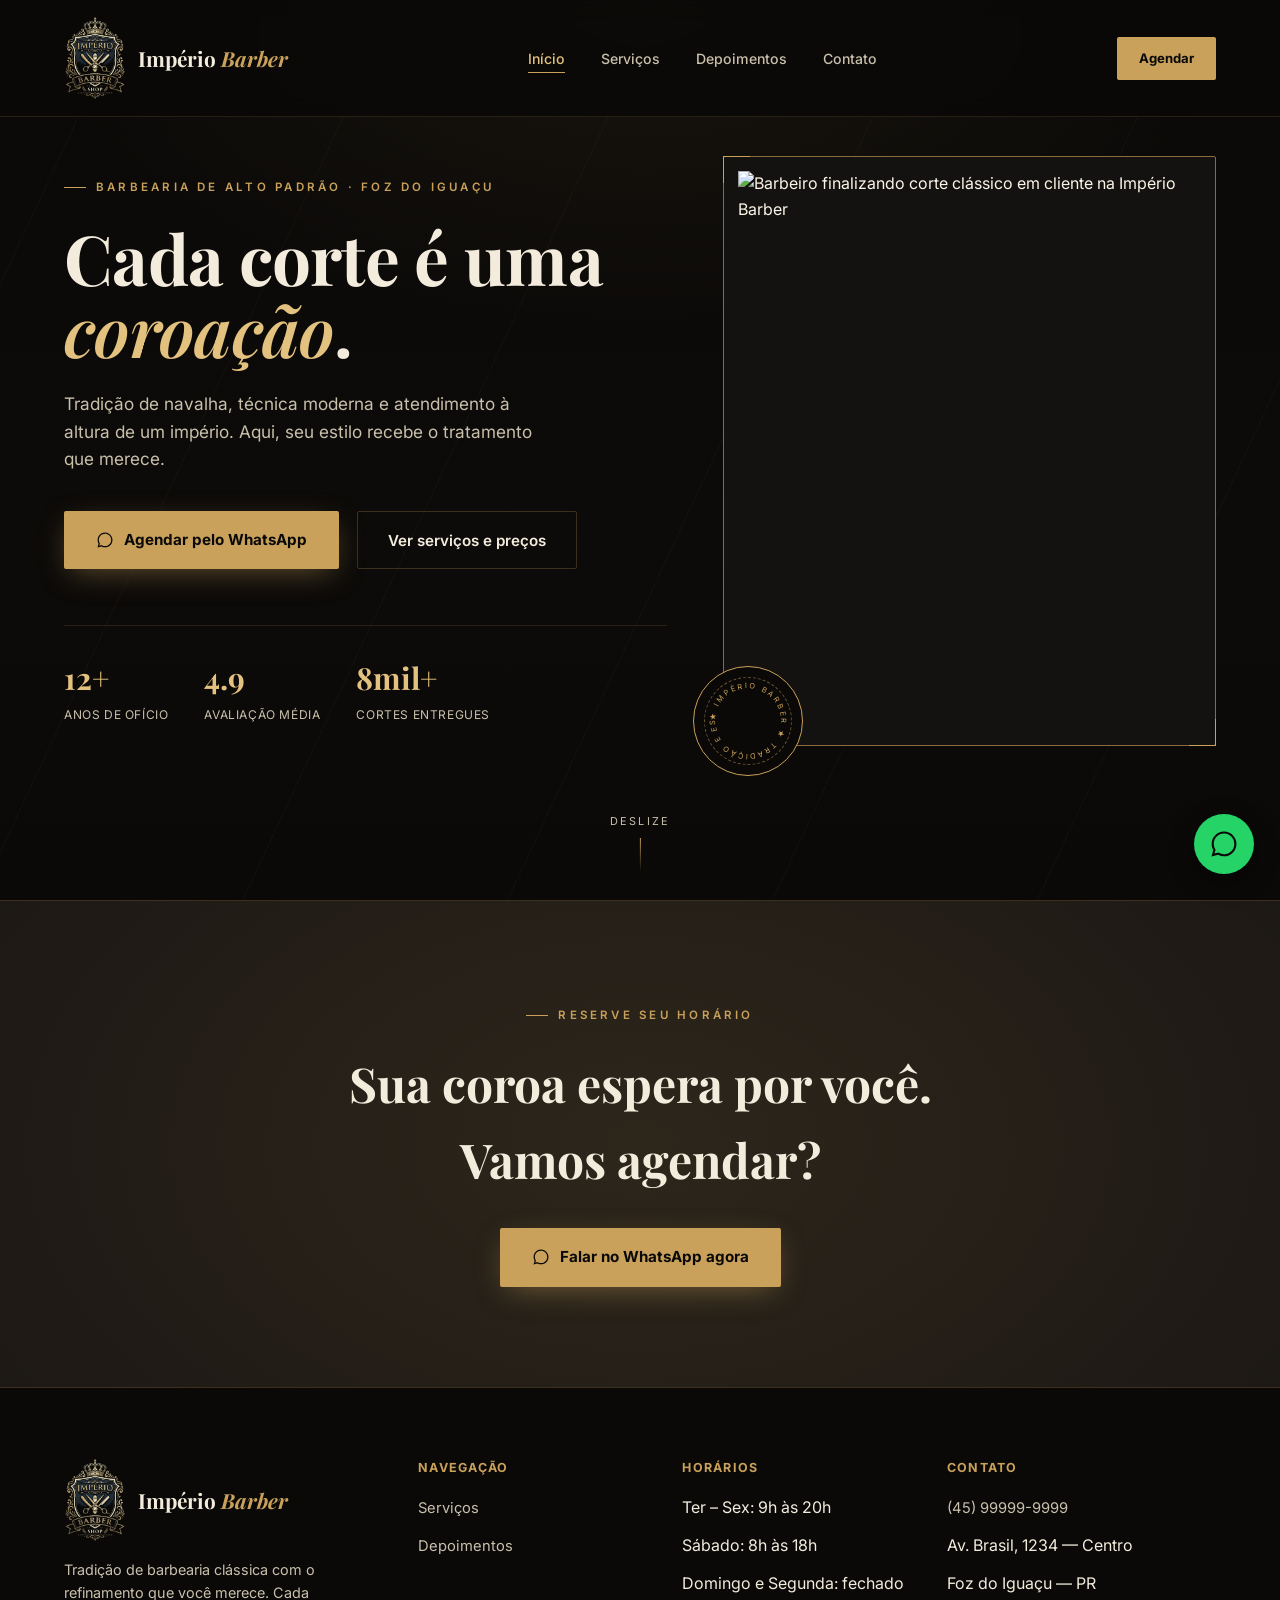
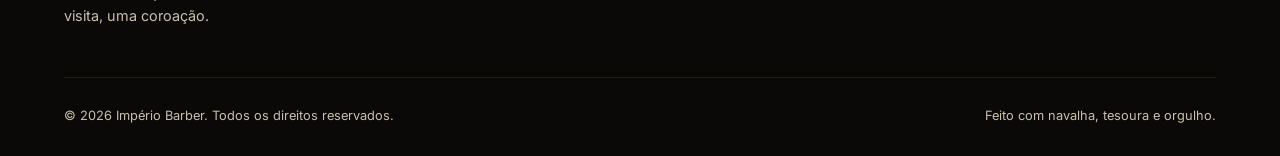
==== index.html @ 172365dc "Create index.html" ====
<!DOCTYPE html>
<html lang="pt-BR">
<head>
<meta charset="UTF-8">
<meta name="viewport" content="width=device-width, initial-scale=1.0">
<title>Império Barber — Barbearia Premium</title>
<meta name="description" content="Império Barber. Tradição, precisão e estilo. Agende seu horário pelo WhatsApp.">

<link rel="preconnect" href="https://fonts.googleapis.com">
<link rel="preconnect" href="https://fonts.gstatic.com" crossorigin>
<link href="https://fonts.googleapis.com/css2?family=Playfair+Display:ital,wght@0,500;0,600;0,700;0,800;1,500&family=Inter:wght@400;500;600;700&family=Cormorant+Garamond:wght@500;600&display=swap" rel="stylesheet">

<style>
  :root{
    --black-deep:#0a0908;
    --black-surface:#141210;
    --black-surface-2:#1c1814;
    --gold:#c9a15a;
    --gold-bright:#e3c17e;
    --gold-dark:#8a6c3a;
    --bronze-line:#3d2f1f;
    --ivory:#f3ecdd;
    --ivory-dim:#c9c0ac;
    --font-display:'Playfair Display', serif;
    --font-body:'Inter', sans-serif;
  }

  *{margin:0;padding:0;box-sizing:border-box;}
  html{scroll-behavior:smooth;}
  body{
    background:var(--black-deep);
    color:var(--ivory);
    font-family:var(--font-body);
    line-height:1.6;
    overflow-x:hidden;
  }

  @media (prefers-reduced-motion: reduce){
    *{animation-duration:0.01ms !important; animation-iteration-count:1 !important; transition-duration:0.01ms !important; scroll-behavior:auto !important;}
  }

  a{color:inherit; text-decoration:none;}
  img{max-width:100%; display:block;}
  ul{list-style:none;}
  button{font-family:inherit;}

  :focus-visible{ outline:2px solid var(--gold-bright); outline-offset:3px; }

  .container{ max-width:1200px; margin:0 auto; padding:0 24px; }

  .eyebrow{
    font-family:var(--font-body);
    letter-spacing:0.28em;
    text-transform:uppercase;
    font-size:0.72rem;
    font-weight:600;
    color:var(--gold);
  }
  .eyebrow::before{
    content:"";
    display:inline-block;
    width:22px; height:1px;
    background:var(--gold);
    margin-right:10px;
    vertical-align:middle;
  }

  h1,h2,h3{ font-family:var(--font-display); font-weight:700; color:var(--ivory); }

  /* ============ HEADER ============ */
  header{
    position:fixed; top:0; left:0; right:0; z-index:1000;
    background:rgba(10,9,8,0.85);
    backdrop-filter:blur(10px);
    border-bottom:1px solid rgba(201,161,90,0.15);
    transition:background 0.3s ease;
  }
  .nav{
    display:flex; align-items:center; justify-content:space-between;
    padding:16px 24px; max-width:1200px; margin:0 auto;
  }
  .logo{
    display:flex; align-items:center; gap:12px;
    font-family:var(--font-display); font-size:1.3rem; font-weight:700;
    cursor:pointer; background:none; border:none; padding:0; color:var(--ivory);
  }
  .logo-mark{
    height:84px; width:auto;
    display:flex; align-items:center; justify-content:center;
    flex-shrink:0;
  }
  .logo-mark img{ height:100%; width:auto; display:block; }
  .logo-text span{ color:var(--gold); font-style:italic; }

  .nav-links{ display:flex; gap:36px; font-size:0.88rem; font-weight:500; }
  .nav-links button{
    background:none; border:none; cursor:pointer;
    position:relative; padding:4px 0;
    color:var(--ivory-dim); font-size:0.88rem; font-weight:500;
    transition:color 0.25s ease;
  }
  .nav-links button::after{
    content:""; position:absolute; bottom:-2px; left:0;
    width:0; height:1px; background:var(--gold);
    transition:width 0.3s ease;
  }
  .nav-links button:hover{ color:var(--ivory); }
  .nav-links button:hover::after{ width:100%; }
  .nav-links button.active{ color:var(--gold-bright); }
  .nav-links button.active::after{ width:100%; }

  .nav-cta{
    display:inline-flex; align-items:center; gap:8px;
    background:var(--gold); color:var(--black-deep);
    font-weight:700; font-size:0.82rem;
    padding:11px 22px; border-radius:2px;
    transition:background 0.25s ease, transform 0.25s ease;
    white-space:nowrap;
  }
  .nav-cta:hover{ background:var(--gold-bright); transform:translateY(-1px); }

  .menu-toggle{
    display:none; background:none;
    border:1px solid var(--bronze-line); color:var(--ivory);
    width:42px; height:42px; border-radius:2px;
    font-size:1.2rem; cursor:pointer;
  }

  /* ============ HERO (HOME) ============ */
  .hero{
    position:relative; min-height:100vh;
    display:flex; align-items:center; padding-top:122px;
    background:
      radial-gradient(ellipse 80% 60% at 50% 0%, rgba(201,161,90,0.08), transparent 60%),
      linear-gradient(180deg, var(--black-deep), #0d0b09 60%, var(--black-deep));
    overflow:hidden;
  }
  .hero::before{
    content:""; position:absolute; inset:0;
    background-image:repeating-linear-gradient(115deg, transparent 0 120px, rgba(201,161,90,0.035) 120px 121px, transparent 121px 240px);
    pointer-events:none;
  }
  .hero-grid{
    position:relative; z-index:2;
    display:grid; grid-template-columns:1.1fr 0.9fr;
    gap:56px; align-items:center; width:100%;
  }
  .hero-eyebrow-row{ display:flex; align-items:center; gap:14px; margin-bottom:26px; opacity:0; animation:fadeUp 0.9s ease 0.15s forwards; }
  .hero h1{ font-size:clamp(2.6rem, 5.4vw, 4.6rem); line-height:1.04; letter-spacing:-0.01em; opacity:0; animation:fadeUp 0.9s ease 0.3s forwards; }
  .hero h1 em{ font-style:italic; color:var(--gold-bright); font-weight:600; }
  .hero p.lead{ margin-top:24px; max-width:480px; color:var(--ivory-dim); font-size:1.08rem; opacity:0; animation:fadeUp 0.9s ease 0.45s forwards; }
  .hero-actions{ margin-top:38px; display:flex; gap:18px; flex-wrap:wrap; opacity:0; animation:fadeUp 0.9s ease 0.6s forwards; }

  .btn-primary{
    display:inline-flex; align-items:center; gap:10px;
    background:var(--gold); color:var(--black-deep);
    font-weight:700; font-size:0.95rem; padding:17px 32px; border-radius:2px;
    box-shadow:0 8px 30px -8px rgba(201,161,90,0.5);
    transition:transform 0.25s ease, box-shadow 0.25s ease, background 0.25s ease;
    border:none; cursor:pointer;
  }
  .btn-primary:hover{ transform:translateY(-2px); box-shadow:0 12px 34px -6px rgba(201,161,90,0.65); background:var(--gold-bright); }

  .btn-ghost{
    display:inline-flex; align-items:center; gap:10px;
    border:1px solid var(--bronze-line); color:var(--ivory);
    font-weight:600; font-size:0.95rem; padding:17px 30px; border-radius:2px;
    background:none; cursor:pointer;
    transition:border-color 0.25s ease, background 0.25s ease;
  }
  .btn-ghost:hover{ border-color:var(--gold); background:rgba(201,161,90,0.06); }

  .hero-stats{ display:flex; gap:36px; margin-top:56px; padding-top:28px; border-top:1px solid rgba(201,161,90,0.15); opacity:0; animation:fadeUp 0.9s ease 0.75s forwards; }
  .stat-num{ font-family:var(--font-display); font-size:1.9rem; color:var(--gold-bright); font-weight:700; }
  .stat-label{ font-size:0.75rem; color:var(--ivory-dim); letter-spacing:0.05em; text-transform:uppercase; margin-top:2px; }

  .hero-visual{ position:relative; opacity:0; animation:fadeIn 1.1s ease 0.4s forwards; }
  .hero-frame{ position:relative; border:1px solid var(--gold-dark); padding:14px; border-radius:2px; background:var(--black-surface); }
  .hero-frame::before, .hero-frame::after{ content:""; position:absolute; width:26px; height:26px; border:1.5px solid var(--gold); }
  .hero-frame::before{ top:-1px; left:-1px; border-right:none; border-bottom:none; }
  .hero-frame::after{ bottom:-1px; right:-1px; border-left:none; border-top:none; }
  .hero-frame img{ width:100%; height:560px; object-fit:cover; filter:grayscale(15%) contrast(1.08); }

  .hero-seal{
    position:absolute; bottom:-30px; left:-30px; width:110px; height:110px;
    border-radius:50%; background:var(--black-deep); border:1px solid var(--gold);
    display:flex; align-items:center; justify-content:center; z-index:3;
  }
  .hero-seal-inner{ width:88px; height:88px; border-radius:50%; border:1px dashed rgba(201,161,90,0.5); display:flex; align-items:center; justify-content:center; animation:spin 22s linear infinite; }
  .hero-seal-inner svg{ width:100%; height:100%; }

  @keyframes spin{ to{ transform:rotate(360deg); } }
  @keyframes fadeUp{ from{ opacity:0; transform:translateY(18px); } to{ opacity:1; transform:translateY(0); } }
  @keyframes fadeIn{ from{ opacity:0; } to{ opacity:1; } }

  .scroll-cue{ position:absolute; bottom:28px; left:50%; transform:translateX(-50%); display:flex; flex-direction:column; align-items:center; gap:8px; font-size:0.68rem; letter-spacing:0.2em; text-transform:uppercase; color:var(--ivory-dim); z-index:2; }
  .scroll-cue .line{ width:1px; height:34px; background:linear-gradient(var(--gold), transparent); animation:scrollLine 1.8s ease-in-out infinite; }
  @keyframes scrollLine{ 0%,100%{ opacity:0.3; } 50%{ opacity:1; } }

  /* ============ PAGE HERO (internal pages) ============ */
  .page-hero{
    position:relative; padding:202px 0 70px;
    background:radial-gradient(ellipse 70% 100% at 50% 0%, rgba(201,161,90,0.07), transparent 60%), var(--black-deep);
    border-bottom:1px solid var(--bronze-line);
    text-align:center;
  }
  .page-hero::before{
    content:""; position:absolute; inset:0;
    background-image:repeating-linear-gradient(115deg, transparent 0 120px, rgba(201,161,90,0.03) 120px 121px, transparent 121px 240px);
    pointer-events:none;
  }
  .page-hero .container{ position:relative; z-index:2; }
  .page-hero .eyebrow{ justify-content:center; display:inline-flex; align-items:center; }
  .page-hero h1{ margin-top:16px; font-size:clamp(2.2rem, 4.6vw, 3.4rem); }
  .page-hero p{ margin:18px auto 0; max-width:560px; color:var(--ivory-dim); font-size:1.02rem; }
  .breadcrumb{ margin-top:22px; font-size:0.8rem; color:var(--ivory-dim); }
  .breadcrumb button{ background:none; border:none; cursor:pointer; color:var(--gold); font-size:0.8rem; font-family:inherit; }
  .breadcrumb span{ margin:0 8px; opacity:0.5; }

  /* ============ SECTION GENERIC ============ */
  section{ position:relative; padding:120px 0; }
  .section-head{ max-width:640px; margin-bottom:64px; }
  .section-head h2{ font-size:clamp(2rem, 3.6vw, 2.9rem); margin-top:16px; line-height:1.15; }
  .section-head p{ margin-top:18px; color:var(--ivory-dim); font-size:1.02rem; }
  .section-head.center{ margin-left:auto; margin-right:auto; text-align:center; }

  /* ============ SERVICES ============ */
  .services-grid{ display:grid; grid-template-columns:repeat(3, 1fr); gap:1px; background:var(--bronze-line); border:1px solid var(--bronze-line); }
  .service-card{ background:var(--black-deep); padding:40px 34px; transition:background 0.3s ease; }
  .service-card:hover{ background:var(--black-surface-2); }
  .service-top{ display:flex; justify-content:space-between; align-items:baseline; gap:12px; }
  .service-card h3{ font-size:1.3rem; font-weight:600; }
  .service-price{ font-family:var(--font-display); color:var(--gold-bright); font-size:1.3rem; font-weight:700; white-space:nowrap; }
  .service-price small{ font-family:var(--font-body); font-size:0.7rem; color:var(--ivory-dim); font-weight:400; }
  .service-card p{ margin-top:14px; color:var(--ivory-dim); font-size:0.92rem; }
  .service-meta{ margin-top:22px; display:flex; align-items:center; gap:8px; font-size:0.76rem; letter-spacing:0.05em; text-transform:uppercase; color:var(--gold); }
  .service-featured{ position:relative; }
  .service-featured::before{
    content:"Mais pedido"; position:absolute; top:0; right:0;
    background:var(--gold); color:var(--black-deep);
    font-size:0.65rem; font-weight:700; text-transform:uppercase; padding:6px 12px;
  }
  .services-note{ margin-top:32px; text-align:center; color:var(--ivory-dim); font-size:0.88rem; }
  .services-note button{ background:none; border:none; cursor:pointer; color:var(--gold); font-weight:600; font-family:inherit; font-size:0.88rem; }

  /* ============ TESTIMONIALS ============ */
  .testimonials-wrap{ display:grid; grid-template-columns:repeat(3, 1fr); gap:28px; }
  .testimonial-card{ background:var(--black-surface); border:1px solid var(--bronze-line); padding:36px 30px; position:relative; }
  .quote-mark{ font-family:var(--font-display); font-size:3.4rem; color:var(--gold-dark); line-height:1; display:block; margin-bottom:6px; }
  .testimonial-stars{ color:var(--gold); letter-spacing:3px; font-size:0.9rem; margin-bottom:14px; }
  .testimonial-text{ color:var(--ivory-dim); font-size:0.98rem; }
  .testimonial-author{ display:flex; align-items:center; gap:12px; margin-top:24px; padding-top:20px; border-top:1px solid var(--bronze-line); }
  .author-avatar{ width:44px; height:44px; border-radius:50%; object-fit:cover; filter:grayscale(30%); }
  .author-name{ font-weight:600; font-size:0.92rem; }
  .author-meta{ font-size:0.78rem; color:var(--ivory-dim); }
  .testimonials-summary{ display:flex; gap:56px; justify-content:center; margin-top:64px; padding-top:48px; border-top:1px solid var(--bronze-line); flex-wrap:wrap; text-align:center; }

  /* ============ CONTACT PAGE ============ */
  .contact-grid{ display:grid; grid-template-columns:1fr 1fr; gap:60px; align-items:start; }
  .contact-info-card{ border:1px solid var(--bronze-line); padding:36px; margin-bottom:24px; }
  .contact-info-card h3{ font-size:1.1rem; display:flex; align-items:center; gap:10px; margin-bottom:14px; }
  .contact-info-card p, .contact-info-card a{ color:var(--ivory-dim); font-size:0.95rem; }
  .contact-info-card a:hover{ color:var(--gold); }
  .contact-info-card ul li{ margin-bottom:6px; color:var(--ivory-dim); font-size:0.95rem; display:flex; justify-content:space-between; max-width:280px; }
  .contact-info-card ul li b{ color:var(--ivory); font-weight:600; }
  .map-frame{ border:1px solid var(--bronze-line); overflow:hidden; height:320px; filter:grayscale(60%) invert(90%) contrast(85%); }
  .map-frame iframe{ width:100%; height:100%; border:0; }
  .contact-form{ border:1px solid var(--bronze-line); padding:44px; background:var(--black-surface); }
  .form-row{ margin-bottom:22px; }
  .form-row label{ display:block; font-size:0.8rem; letter-spacing:0.05em; text-transform:uppercase; color:var(--gold); margin-bottom:8px; }
  .form-row input, .form-row select, .form-row textarea{
    width:100%; background:var(--black-deep); border:1px solid var(--bronze-line); color:var(--ivory);
    font-family:var(--font-body); font-size:0.95rem; padding:13px 14px; border-radius:2px; transition:border-color 0.2s ease;
  }
  .form-row input:focus, .form-row select:focus, .form-row textarea:focus{ outline:none; border-color:var(--gold); }
  .form-row textarea{ resize:vertical; min-height:100px; }
  .form-submit{ width:100%; justify-content:center; }
  .form-hint{ margin-top:14px; font-size:0.8rem; color:var(--ivory-dim); text-align:center; }

  /* ============ CTA BAND ============ */
  .cta-band{
    background:radial-gradient(ellipse 60% 100% at 50% 50%, rgba(201,161,90,0.1), transparent), var(--black-surface-2);
    border-top:1px solid var(--bronze-line); border-bottom:1px solid var(--bronze-line);
    text-align:center; padding:100px 24px;
  }
  .cta-band h2{ font-size:clamp(1.9rem, 4vw, 3rem); max-width:700px; margin:18px auto 30px; }

  /* ============ FOOTER ============ */
  footer{ padding:70px 0 30px; }
  .footer-grid{ display:grid; grid-template-columns:1.4fr 1fr 1fr 1.2fr; gap:40px; padding-bottom:50px; }
  .footer-brand .logo{ margin-bottom:16px; }
  .footer-brand p{ color:var(--ivory-dim); font-size:0.9rem; max-width:280px; }
  .footer-col h4{ font-family:var(--font-body); font-size:0.78rem; letter-spacing:0.1em; text-transform:uppercase; color:var(--gold); margin-bottom:18px; }
  .footer-col ul li{ margin-bottom:12px; }
  .footer-col ul li button, .footer-col ul li a{ color:var(--ivory-dim); font-size:0.92rem; transition:color 0.2s ease; background:none; border:none; cursor:pointer; font-family:inherit; padding:0; text-align:left; }
  .footer-col ul li button:hover, .footer-col ul li a:hover{ color:var(--gold-bright); }
  .footer-bottom{ display:flex; justify-content:space-between; align-items:center; padding-top:28px; border-top:1px solid rgba(201,161,90,0.12); font-size:0.8rem; color:var(--ivory-dim); flex-wrap:wrap; gap:12px; }

  /* ============ WHATSAPP FLOAT ============ */
  .wa-float{
    position:fixed; bottom:26px; right:26px; z-index:999;
    width:60px; height:60px; border-radius:50%; background:#25D366;
    display:flex; align-items:center; justify-content:center;
    box-shadow:0 8px 24px rgba(0,0,0,0.4);
    animation:pulse 2.6s ease-in-out infinite;
  }
  .wa-float svg{ width:30px; height:30px; }
  @keyframes pulse{
    0%,100%{ box-shadow:0 8px 24px rgba(0,0,0,0.4), 0 0 0 0 rgba(37,211,102,0.5); }
    50%{ box-shadow:0 8px 24px rgba(0,0,0,0.4), 0 0 0 10px rgba(37,211,102,0); }
  }

  /* ============ REVEAL ON SCROLL ============ */
  .reveal{ opacity:0; transform:translateY(26px); transition:opacity 0.7s ease, transform 0.7s ease; }
  .reveal.is-visible{ opacity:1; transform:translateY(0); }

  /* ============ PAGE / ROUTER ============ */
  .page{ display:none; }
  .page.active{ display:block; }

  /* ============ RESPONSIVE ============ */
  @media (max-width: 980px){
    .hero-grid{ grid-template-columns:1fr; }
    .hero-visual{ order:-1; }
    .hero-frame img{ height:360px; }
    .services-grid{ grid-template-columns:1fr; }
    .testimonials-wrap{ grid-template-columns:1fr; }
    .footer-grid{ grid-template-columns:1fr 1fr; }
    .contact-grid{ grid-template-columns:1fr; }
  }

  @media (max-width: 720px){
    .nav-links{ display:none; }
    .menu-toggle{ display:flex; align-items:center; justify-content:center; }
    .nav-cta{ display:none; }
    .logo-mark{ height:56px; }
    .logo-text{ font-size:1.05rem; }
    section{ padding:80px 0; }
    .hero{ padding-top:100px; }
    .hero-stats{ gap:24px; flex-wrap:wrap; }
    .footer-grid{ grid-template-columns:1fr; gap:32px; }
    .footer-bottom{ flex-direction:column; align-items:flex-start; }
    .page-hero{ padding:128px 0 56px; }
    .contact-form{ padding:28px; }
    .testimonials-summary{ gap:32px; }
  }

  /* mobile nav drawer */
  .mobile-nav{
    position:fixed; top:0; right:-100%; width:78%; max-width:320px; height:100vh;
    background:var(--black-surface); border-left:1px solid var(--bronze-line);
    z-index:1100; padding:100px 32px 40px;
    transition:right 0.4s cubic-bezier(.2,.8,.2,1);
    overflow-y:auto;
  }
  .mobile-nav.open{ right:0; }
  .mobile-nav button{
    display:block; width:100%; text-align:left; background:none; border:none; cursor:pointer;
    padding:16px 0; font-family:var(--font-display); font-size:1.3rem; color:var(--ivory);
    border-bottom:1px solid rgba(201,161,90,0.12);
  }
  .mobile-nav button.active{ color:var(--gold-bright); }
  .mobile-nav .nav-cta{ display:inline-flex; margin-top:30px; }
  .nav-overlay{ position:fixed; inset:0; background:rgba(0,0,0,0.6); z-index:1050; opacity:0; pointer-events:none; transition:opacity 0.3s ease; }
  .nav-overlay.open{ opacity:1; pointer-events:auto; }
</style>
</head>
<body>

<!-- ============ HEADER ============ -->
<header>
  <nav class="nav">
    <button class="logo" data-route="home" aria-label="Início">
      <span class="logo-mark">
        <img src="[data-uri]" alt="Brasão Império Barber Shop">
      </span>
      <span class="logo-text">Império <span>Barber</span></span>
    </button>
    <div class="nav-links" id="navLinksDesktop">
      <button data-route="home">Início</button>
      <button data-route="servicos">Serviços</button>
      <button data-route="depoimentos">Depoimentos</button>
      <button data-route="contato">Contato</button>
    </div>
    <a href="https://wa.me/5545999999999?text=Ol%C3%A1%2C%20quero%20agendar%20um%20hor%C3%A1rio%20na%20Imp%C3%A9rio%20Barber" class="nav-cta" target="_blank" rel="noopener">Agendar</a>
    <button class="menu-toggle" id="menuToggle" aria-label="Abrir menu">☰</button>
  </nav>
</header>

<div class="nav-overlay" id="navOverlay"></div>
<div class="mobile-nav" id="mobileNav">
  <button data-route="home">Início</button>
  <button data-route="servicos">Serviços</button>
  <button data-route="depoimentos">Depoimentos</button>
  <button data-route="contato">Contato</button>
  <a href="https://wa.me/5545999999999?text=Ol%C3%A1%2C%20quero%20agendar%20um%20hor%C3%A1rio%20na%20Imp%C3%A9rio%20Barber" class="nav-cta" target="_blank" rel="noopener">Agendar no WhatsApp</a>
</div>

<!-- ============ PAGE: HOME ============ -->
<main id="page-home" class="page">
  <section class="hero">
    <div class="container hero-grid">
      <div>
        <div class="hero-eyebrow-row">
          <span class="eyebrow">Barbearia de alto padrão · Foz do Iguaçu</span>
        </div>
        <h1>Cada corte é uma <em>coroação</em>.</h1>
        <p class="lead">Tradição de navalha, técnica moderna e atendimento à altura de um império. Aqui, seu estilo recebe o tratamento que merece.</p>
        <div class="hero-actions">
          <a href="https://wa.me/5545999999999?text=Ol%C3%A1%2C%20quero%20agendar%20um%20hor%C3%A1rio%20na%20Imp%C3%A9rio%20Barber" class="btn-primary" target="_blank" rel="noopener">
            <svg width="18" height="18" viewBox="0 0 24 24" fill="currentColor"><path d="M12.04 2C6.58 2 2.13 6.45 2.13 11.91c0 1.75.46 3.45 1.32 4.95L2 22l5.29-1.39a9.9 9.9 0 0 0 4.75 1.21h.01c5.46 0 9.91-4.45 9.91-9.91 0-2.65-1.03-5.14-2.9-7.01A9.82 9.82 0 0 0 12.04 2zm0 18.13h-.01a8.2 8.2 0 0 1-4.18-1.15l-.3-.18-3.13.82.84-3.05-.2-.31a8.2 8.2 0 0 1-1.26-4.37c0-4.53 3.69-8.22 8.24-8.22 2.2 0 4.27.86 5.82 2.42a8.16 8.16 0 0 1 2.41 5.81c0 4.53-3.69 8.23-8.23 8.23z"/></svg>
            Agendar pelo WhatsApp
          </a>
          <button class="btn-ghost" data-route="servicos">Ver serviços e preços</button>
        </div>
        <div class="hero-stats">
          <div><div class="stat-num">12+</div><div class="stat-label">Anos de ofício</div></div>
          <div><div class="stat-num">4.9</div><div class="stat-label">Avaliação média</div></div>
          <div><div class="stat-num">8mil+</div><div class="stat-label">Cortes entregues</div></div>
        </div>
      </div>
      <div class="hero-visual">
        <div class="hero-frame">
          <img src="https://images.unsplash.com/photo-1503951914875-452162b0f3f1?fm=jpg&q=60&w=1200&auto=format&fit=crop&ixlib=rb-4.1.0&ixid=M3wxMjA3fDB8MHxzZWFyY2h8M3x8YmFyYmVpcm98ZW58MHx8MHx8fDA%3D" alt="Barbeiro finalizando corte clássico em cliente na Império Barber">
        </div>
        <div class="hero-seal">
          <div class="hero-seal-inner">
            <svg viewBox="0 0 100 100">
              <path id="circlePath" d="M 50,50 m -38,0 a 38,38 0 1,1 76,0 a 38,38 0 1,1 -76,0" fill="none"/>
              <text font-size="8.6" fill="#c9a15a" letter-spacing="2.5">
                <textPath href="#circlePath">★ IMPÉRIO BARBER ★ TRADIÇÃO E ESTILO </textPath>
              </text>
            </svg>
          </div>
        </div>
      </div>
    </div>
    <div class="scroll-cue"><span>Deslize</span><span class="line"></span></div>
  </section>

  <section class="cta-band">
    <div class="container">
      <span class="eyebrow">Reserve seu horário</span>
      <h2>Sua coroa espera por você. Vamos agendar?</h2>
      <a href="https://wa.me/5545999999999?text=Ol%C3%A1%2C%20quero%20agendar%20um%20hor%C3%A1rio%20na%20Imp%C3%A9rio%20Barber" class="btn-primary" target="_blank" rel="noopener">
        <svg width="18" height="18" viewBox="0 0 24 24" fill="currentColor"><path d="M12.04 2C6.58 2 2.13 6.45 2.13 11.91c0 1.75.46 3.45 1.32 4.95L2 22l5.29-1.39a9.9 9.9 0 0 0 4.75 1.21h.01c5.46 0 9.91-4.45 9.91-9.91 0-2.65-1.03-5.14-2.9-7.01A9.82 9.82 0 0 0 12.04 2zm0 18.13h-.01a8.2 8.2 0 0 1-4.18-1.15l-.3-.18-3.13.82.84-3.05-.2-.31a8.2 8.2 0 0 1-1.26-4.37c0-4.53 3.69-8.22 8.24-8.22 2.2 0 4.27.86 5.82 2.42a8.16 8.16 0 0 1 2.41 5.81c0 4.53-3.69 8.23-8.23 8.23z"/></svg>
        Falar no WhatsApp agora
      </a>
    </div>
  </section>
</main>

<!-- ============ PAGE: SERVIÇOS ============ -->
<main id="page-servicos" class="page">
  <section class="page-hero">
    <div class="container">
      <span class="eyebrow">Serviços &amp; Preços</span>
      <h1>Tarifário de sua majestade</h1>
      <p>Cada serviço é conduzido com produtos premium, instrumentos afiados na medida e tempo dedicado — sem pressa, sem atalhos.</p>
      <div class="breadcrumb"><button data-route="home">Início</button><span>/</span>Serviços</div>
    </div>
  </section>
  <section>
    <div class="container">
      <div class="services-grid reveal">
        <div class="service-card service-featured">
          <div class="service-top"><h3>Corte Império</h3><div class="service-price">R$ 65 <small>/ sessão</small></div></div>
          <p>Corte personalizado com estudo de formato de rosto, tesoura e navalha, finalizado com produtos de acabamento premium.</p>
          <div class="service-meta">⏱ 50 min</div>
        </div>
        <div class="service-card">
          <div class="service-top"><h3>Barba Clássica</h3><div class="service-price">R$ 45 <small>/ sessão</small></div></div>
          <p>Toalha quente, navalha afiada na pedra e óleos para barba, desenhando o contorno perfeito.</p>
          <div class="service-meta">⏱ 35 min</div>
        </div>
        <div class="service-card">
          <div class="service-top"><h3>Corte + Barba</h3><div class="service-price">R$ 95 <small>/ sessão</small></div></div>
          <p>O ritual completo: corte sob medida e barba desenhada, com finalização a toalha quente.</p>
          <div class="service-meta">⏱ 75 min</div>
        </div>
        <div class="service-card">
          <div class="service-top"><h3>Sobrancelha</h3><div class="service-price">R$ 20 <small>/ sessão</small></div></div>
          <p>Alinhamento com navalha ou pinça, respeitando o formato natural do olhar.</p>
          <div class="service-meta">⏱ 15 min</div>
        </div>
        <div class="service-card">
          <div class="service-top"><h3>Platinado / Coloração</h3><div class="service-price">R$ 120 <small>/ sessão</small></div></div>
          <p>Descoloração ou coloração completa com produtos profissionais e tratamento pós-química.</p>
          <div class="service-meta">⏱ 90 min</div>
        </div>
        <div class="service-card">
          <div class="service-top"><h3>Pacote Realeza</h3><div class="service-price">R$ 150 <small>/ sessão</small></div></div>
          <p>Corte + barba + sobrancelha + limpeza de pele. A experiência completa Império Barber.</p>
          <div class="service-meta">⏱ 110 min</div>
        </div>
      </div>
      <p class="services-note reveal">Precisa de algo personalizado? <button data-route="contato">Fale com a gente</button> e montamos o pacote ideal para você.</p>
    </div>
  </section>
  <section class="cta-band">
    <div class="container">
      <span class="eyebrow">Reserve seu horário</span>
      <h2>Escolheu o serviço? Vamos marcar o seu horário</h2>
      <a href="https://wa.me/5545999999999?text=Ol%C3%A1%2C%20vi%20os%20servi%C3%A7os%20e%20quero%20agendar%20um%20hor%C3%A1rio" class="btn-primary" target="_blank" rel="noopener">Agendar pelo WhatsApp</a>
    </div>
  </section>
</main>

<!-- ============ PAGE: DEPOIMENTOS ============ -->
<main id="page-depoimentos" class="page">
  <section class="page-hero">
    <div class="container">
      <span class="eyebrow">Depoimentos</span>
      <h1>A palavra é dos nossos clientes</h1>
      <p>Nada fala mais alto do que quem já sentou na cadeira. Confira algumas histórias de quem confia na Império Barber.</p>
      <div class="breadcrumb"><button data-route="home">Início</button><span>/</span>Depoimentos</div>
    </div>
  </section>
  <section>
    <div class="container">
      <div class="testimonials-wrap reveal">
        <div class="testimonial-card">
          <span class="quote-mark">"</span>
          <div class="testimonial-stars">★★★★★</div>
          <p class="testimonial-text">Melhor barbearia que já frequentei em Foz. Atenção aos detalhes e ambiente impecável, sempre saio renovado.</p>
          <div class="testimonial-author">
            <img class="author-avatar" src="https://images.unsplash.com/photo-1500648767791-00dcc994a43e?fm=jpg&q=60&w=200&auto=format&fit=crop&ixlib=rb-4.1.0&ixid=M3wxMjA3fDB8MHxzZWFyY2h8Mnx8cm9zdG98ZW58MHx8MHx8fDA%3D" alt="Cliente Lucas Ferreira">
            <div><div class="author-name">Lucas Ferreira</div><div class="author-meta">Cliente há 2 anos</div></div>
          </div>
        </div>
        <div class="testimonial-card">
          <span class="quote-mark">"</span>
          <div class="testimonial-stars">★★★★★</div>
          <p class="testimonial-text">O Pacote Realeza vale cada centavo. Saio sentindo que realmente sou tratado como VIP. Recomendo de olhos fechados.</p>
          <div class="testimonial-author">
            <img class="author-avatar" src="https://images.unsplash.com/photo-1506794778202-cad84cf45f1d?fm=jpg&q=60&w=200&auto=format&fit=crop&ixlib=rb-4.1.0&ixid=M3wxMjA3fDB8MHxzZWFyY2h8NHx8cm9zdG98ZW58MHx8MHx8fDA%3D" alt="Cliente Matheus Oliveira">
            <div><div class="author-name">Matheus Oliveira</div><div class="author-meta">Cliente há 8 meses</div></div>
          </div>
        </div>
        <div class="testimonial-card">
          <span class="quote-mark">"</span>
          <div class="testimonial-stars">★★★★★</div>
          <p class="testimonial-text">Agendamento pelo WhatsApp super rápido e o Rafael entende exatamente o que eu quero, sem eu precisar explicar muito.</p>
          <div class="testimonial-author">
            <img class="author-avatar" src="https://images.unsplash.com/photo-1507003211169-0a1dd7228f2d?fm=jpg&q=60&w=200&auto=format&fit=crop&ixlib=rb-4.1.0&ixid=M3wxMjA3fDB8MHxzZWFyY2h8OHx8cm9zdG98ZW58MHx8MHx8fDA%3D" alt="Cliente Pedro Costa">
            <div><div class="author-name">Pedro Costa</div><div class="author-meta">Cliente há 1 ano</div></div>
          </div>
        </div>
        <div class="testimonial-card">
          <span class="quote-mark">"</span>
          <div class="testimonial-stars">★★★★★</div>
          <p class="testimonial-text">O Diego é referência em degradê. Já indiquei pra vários amigos e todo mundo saiu satisfeito.</p>
          <div class="testimonial-author">
            <img class="author-avatar" src="https://images.unsplash.com/photo-1499996860823-5214fcc65f8f?fm=jpg&q=60&w=200&auto=format&fit=crop&ixlib=rb-4.1.0&ixid=M3wxMjA3fDB8MHxzZWFyY2h8MTR8fHJvc3RvfGVufDB8fDB8fHww" alt="Cliente Gustavo Lima">
            <div><div class="author-name">Gustavo Lima</div><div class="author-meta">Cliente há 6 meses</div></div>
          </div>
        </div>
        <div class="testimonial-card">
          <span class="quote-mark">"</span>
          <div class="testimonial-stars">★★★★★</div>
          <p class="testimonial-text">Ambiente clean, cheiroso, e o corte sempre sai exatamente como eu imaginei. Virou meu ritual de toda quinzena.</p>
          <div class="testimonial-author">
            <img class="author-avatar" src="https://images.unsplash.com/photo-1570158268183-d296b2892211?fm=jpg&q=60&w=200&auto=format&fit=crop&ixlib=rb-4.1.0&ixid=M3wxMjA3fDB8MHxzZWFyY2h8MjB8fHJvc3RvfGVufDB8fDB8fHww" alt="Cliente André Ribeiro">
            <div><div class="author-name">André Ribeiro</div><div class="author-meta">Cliente há 3 anos</div></div>
          </div>
        </div>
        <div class="testimonial-card">
          <span class="quote-mark">"</span>
          <div class="testimonial-stars">★★★★★</div>
          <p class="testimonial-text">A coloração ficou perfeita, sem danificar o cabelo. Bruno é muito cuidadoso e explica tudo antes de começar.</p>
          <div class="testimonial-author">
            <img class="author-avatar" src="https://images.unsplash.com/photo-1587397845856-e6cf49176c70?fm=jpg&q=60&w=200&auto=format&fit=crop&ixlib=rb-4.1.0&ixid=M3wxMjA3fDB8MHxzZWFyY2h8MTh8fHJvc3RvfGVufDB8fDB8fHww" alt="Cliente Felipe Santos">
            <div><div class="author-name">Felipe Santos</div><div class="author-meta">Cliente há 4 meses</div></div>
          </div>
        </div>
      </div>
      <div class="testimonials-summary reveal">
        <div><div class="stat-num">4.9 / 5</div><div class="stat-label">Avaliação média</div></div>
        <div><div class="stat-num">300+</div><div class="stat-label">Avaliações no Google</div></div>
        <div><div class="stat-num">96%</div><div class="stat-label">Clientes que retornam</div></div>
      </div>
    </div>
  </section>
  <section class="cta-band">
    <div class="container">
      <span class="eyebrow">Sua vez</span>
      <h2>Venha viver essa experiência também</h2>
      <a href="https://wa.me/5545999999999?text=Ol%C3%A1%2C%20vi%20os%20depoimentos%20e%20quero%20agendar%20um%20hor%C3%A1rio" class="btn-primary" target="_blank" rel="noopener">Agendar pelo WhatsApp</a>
    </div>
  </section>
</main>

<!-- ============ PAGE: CONTATO ============ -->
<main id="page-contato" class="page">
  <section class="page-hero">
    <div class="container">
      <span class="eyebrow">Contato</span>
      <h1>Vamos marcar o seu horário</h1>
      <p>Fale direto pelo WhatsApp ou preencha o formulário abaixo — a mensagem já chega pronta pra gente.</p>
      <div class="breadcrumb"><button data-route="home">Início</button><span>/</span>Contato</div>
    </div>
  </section>
  <section>
    <div class="container">
      <div class="contact-grid">
        <div>
          <div class="contact-info-card reveal">
            <h3>📍 Endereço</h3>
            <p>Av. Brasil, 1234 — Centro<br>Foz do Iguaçu — PR</p>
          </div>
          <div class="contact-info-card reveal">
            <h3>🕒 Horários</h3>
            <ul>
              <li><span>Terça a Sexta</span> <b>9h às 20h</b></li>
              <li><span>Sábado</span> <b>8h às 18h</b></li>
              <li><span>Domingo e Segunda</span> <b>Fechado</b></li>
            </ul>
          </div>
          <div class="contact-info-card reveal">
            <h3>📞 Fale conosco</h3>
            <p><a href="https://wa.me/5545999999999" target="_blank" rel="noopener">WhatsApp: (45) 99999-9999</a></p>
            <p style="margin-top:6px;"><a href="mailto:contato@imperiobarber.com.br">contato@imperiobarber.com.br</a></p>
          </div>
          <div class="map-frame reveal">
            <iframe src="https://www.google.com/maps?q=Foz+do+Igua%C3%A7u+Centro&output=embed" loading="lazy" referrerpolicy="no-referrer-when-downgrade" title="Localização da Império Barber"></iframe>
          </div>
        </div>
        <form class="contact-form reveal" id="contactForm">
          <div class="form-row">
            <label for="formNome">Nome</label>
            <input type="text" id="formNome" placeholder="Seu nome completo" required>
          </div>
          <div class="form-row">
            <label for="formServico">Serviço de interesse</label>
            <select id="formServico">
              <option value="">Selecione (opcional)</option>
              <option value="Corte Império">Corte Império — R$ 65</option>
              <option value="Barba Clássica">Barba Clássica — R$ 45</option>
              <option value="Corte + Barba">Corte + Barba — R$ 95</option>
              <option value="Sobrancelha">Sobrancelha — R$ 20</option>
              <option value="Platinado / Coloração">Platinado / Coloração — R$ 120</option>
              <option value="Pacote Realeza">Pacote Realeza — R$ 150</option>
            </select>
          </div>
          <div class="form-row">
            <label for="formMensagem">Mensagem</label>
            <textarea id="formMensagem" placeholder="Dia e horário de preferência, ou alguma observação"></textarea>
          </div>
          <button type="submit" class="btn-primary form-submit">Enviar pelo WhatsApp</button>
          <p class="form-hint">Ao enviar, você será redirecionado ao WhatsApp com a mensagem já preenchida.</p>
        </form>
      </div>
    </div>
  </section>
</main>

<!-- ============ FOOTER (fixo, fora do router) ============ -->
<footer>
  <div class="container">
    <div class="footer-grid">
      <div class="footer-brand">
        <button class="logo" data-route="home">
          <span class="logo-mark">
            <img src="[data-uri]" alt="Brasão Império Barber Shop">
          </span>
          <span class="logo-text">Império <span>Barber</span></span>
        </button>
        <p>Tradição de barbearia clássica com o refinamento que você merece. Cada visita, uma coroação.</p>
      </div>
      <div class="footer-col">
        <h4>Navegação</h4>
        <ul>
          <li><button data-route="servicos">Serviços</button></li>
          <li><button data-route="depoimentos">Depoimentos</button></li>
        </ul>
      </div>
      <div class="footer-col">
        <h4>Horários</h4>
        <ul>
          <li>Ter – Sex: 9h às 20h</li>
          <li>Sábado: 8h às 18h</li>
          <li>Domingo e Segunda: fechado</li>
        </ul>
      </div>
      <div class="footer-col">
        <h4>Contato</h4>
        <ul>
          <li><a href="https://wa.me/5545999999999" target="_blank" rel="noopener">(45) 99999-9999</a></li>
          <li>Av. Brasil, 1234 — Centro</li>
          <li>Foz do Iguaçu — PR</li>
        </ul>
      </div>
    </div>
    <div class="footer-bottom">
      <span>© 2026 Império Barber. Todos os direitos reservados.</span>
      <span>Feito com navalha, tesoura e orgulho.</span>
    </div>
  </div>
</footer>

<!-- ============ WHATSAPP FLOAT (fixo, fora do router) ============ -->
<a class="wa-float" href="https://wa.me/5545999999999?text=Ol%C3%A1%2C%20quero%20agendar%20um%20hor%C3%A1rio%20na%20Imp%C3%A9rio%20Barber" target="_blank" rel="noopener" aria-label="Agendar pelo WhatsApp">
  <svg viewBox="0 0 24 24" fill="#0a0908"><path d="M12.04 2C6.58 2 2.13 6.45 2.13 11.91c0 1.75.46 3.45 1.32 4.95L2 22l5.29-1.39a9.9 9.9 0 0 0 4.75 1.21h.01c5.46 0 9.91-4.45 9.91-9.91 0-2.65-1.03-5.14-2.9-7.01A9.82 9.82 0 0 0 12.04 2zm0 18.13h-.01a8.2 8.2 0 0 1-4.18-1.15l-.3-.18-3.13.82.84-3.05-.2-.31a8.2 8.2 0 0 1-1.26-4.37c0-4.53 3.69-8.22 8.24-8.22 2.2 0 4.27.86 5.82 2.42a8.16 8.16 0 0 1 2.41 5.81c0 4.53-3.69 8.23-8.23 8.23z"/></svg>
</a>

<script>
  // ============ ROUTER ============
  const routes = ['home','servicos','depoimentos','contato'];

  function getRouteFromHash(){
    const hash = window.location.hash.replace('#/', '').replace('#', '');
    return routes.includes(hash) ? hash : 'home';
  }

  function renderRoute(){
    const route = getRouteFromHash();

    // mostra/esconde páginas
    routes.forEach(r => {
      const el = document.getElementById('page-' + r);
      if(el) el.classList.toggle('active', r === route);
    });

    // marca link ativo (desktop + mobile)
    document.querySelectorAll('[data-route]').forEach(btn => {
      btn.classList.toggle('active', btn.dataset.route === route);
    });

    // rola pro topo ao trocar de "página"
    window.scrollTo({ top: 0, behavior: 'instant' in window ? 'instant' : 'auto' });

    // re-observa elementos .reveal da página atual (caso ainda não tenham sido revelados)
    document.querySelectorAll('#page-' + route + ' .reveal').forEach(el => revealObserver.observe(el));

    // título da aba, só por capricho
    const titles = {
      home:'Império Barber — Barbearia Premium',
      servicos:'Serviços & Preços — Império Barber',
      depoimentos:'Depoimentos — Império Barber',
      contato:'Contato — Império Barber'
    };
    document.title = titles[route] || titles.home;
  }

  function navigateTo(route){
    if(!routes.includes(route)) route = 'home';
    window.location.hash = '/' + route;
  }

  // clique em qualquer botão com data-route
  document.querySelectorAll('[data-route]').forEach(btn => {
    btn.addEventListener('click', () => {
      navigateTo(btn.dataset.route);
      closeMenu();
    });
  });

  window.addEventListener('hashchange', renderRoute);
  window.addEventListener('DOMContentLoaded', renderRoute);
  renderRoute();

  // ============ MOBILE NAV ============
  const menuToggle = document.getElementById('menuToggle');
  const mobileNav = document.getElementById('mobileNav');
  const navOverlay = document.getElementById('navOverlay');

  function closeMenu(){
    mobileNav.classList.remove('open');
    navOverlay.classList.remove('open');
  }

  menuToggle.addEventListener('click', () => {
    mobileNav.classList.toggle('open');
    navOverlay.classList.toggle('open');
  });
  navOverlay.addEventListener('click', closeMenu);

  // ============ HEADER BG ON SCROLL ============
  const header = document.querySelector('header');
  window.addEventListener('scroll', () => {
    header.style.background = window.scrollY > 40 ? 'rgba(10,9,8,0.97)' : 'rgba(10,9,8,0.85)';
  });

  // ============ SCROLL REVEAL ============
  const revealObserver = new IntersectionObserver((entries) => {
    entries.forEach(entry => {
      if(entry.isIntersecting){
        entry.target.classList.add('is-visible');
        revealObserver.unobserve(entry.target);
      }
    });
  }, { threshold: 0.15 });
  document.querySelectorAll('.reveal').forEach(el => revealObserver.observe(el));

  // ============ CONTACT FORM -> WHATSAPP ============
  const contactForm = document.getElementById('contactForm');
  if(contactForm){
    contactForm.addEventListener('submit', (e) => {
      e.preventDefault();
      const nome = document.getElementById('formNome').value.trim();
      const servico = document.getElementById('formServico').value;
      const mensagem = document.getElementById('formMensagem').value.trim();

      let texto = `Olá, meu nome é ${nome}.`;
      if(servico) texto += ` Tenho interesse em: ${servico}.`;
      if(mensagem) texto += ` ${mensagem}`;

      window.open(`https://wa.me/5545999999999?text=${encodeURIComponent(texto)}`, '_blank');
    });
  }
</script>

</body>
</html>
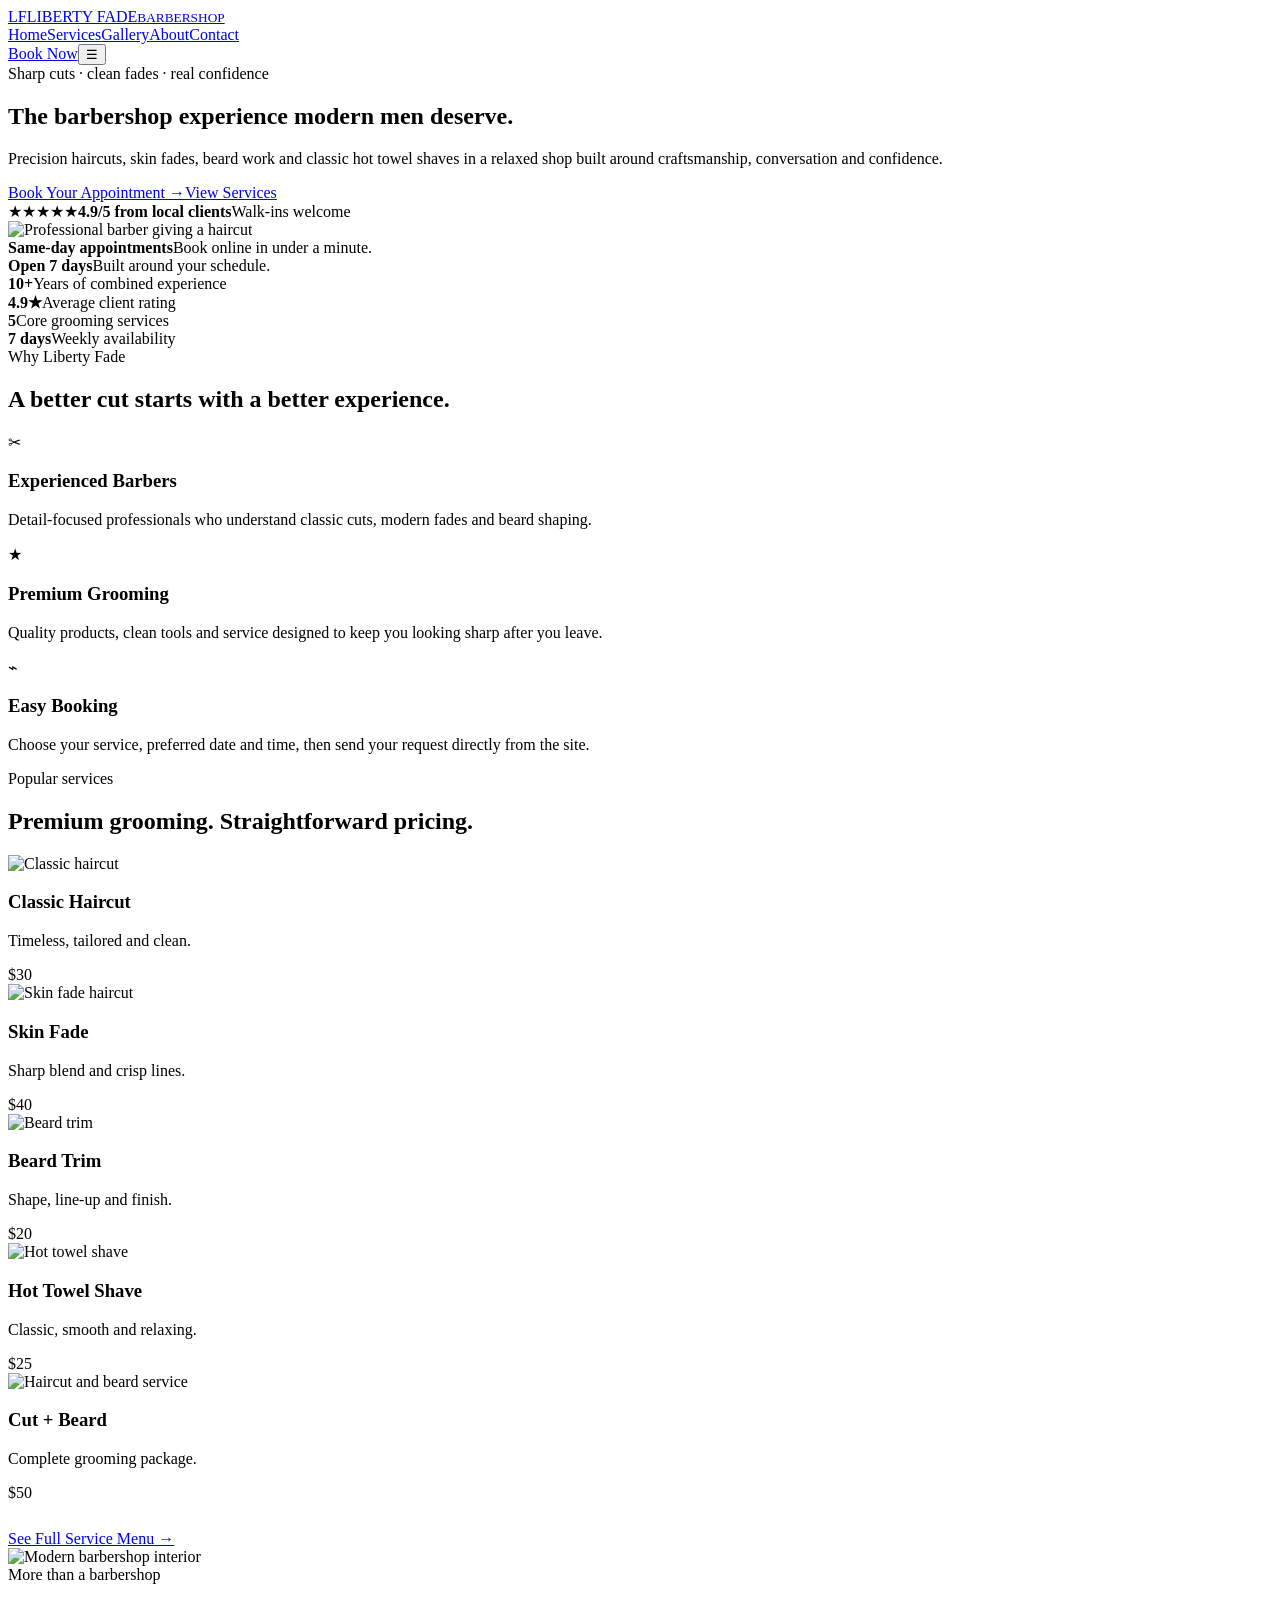
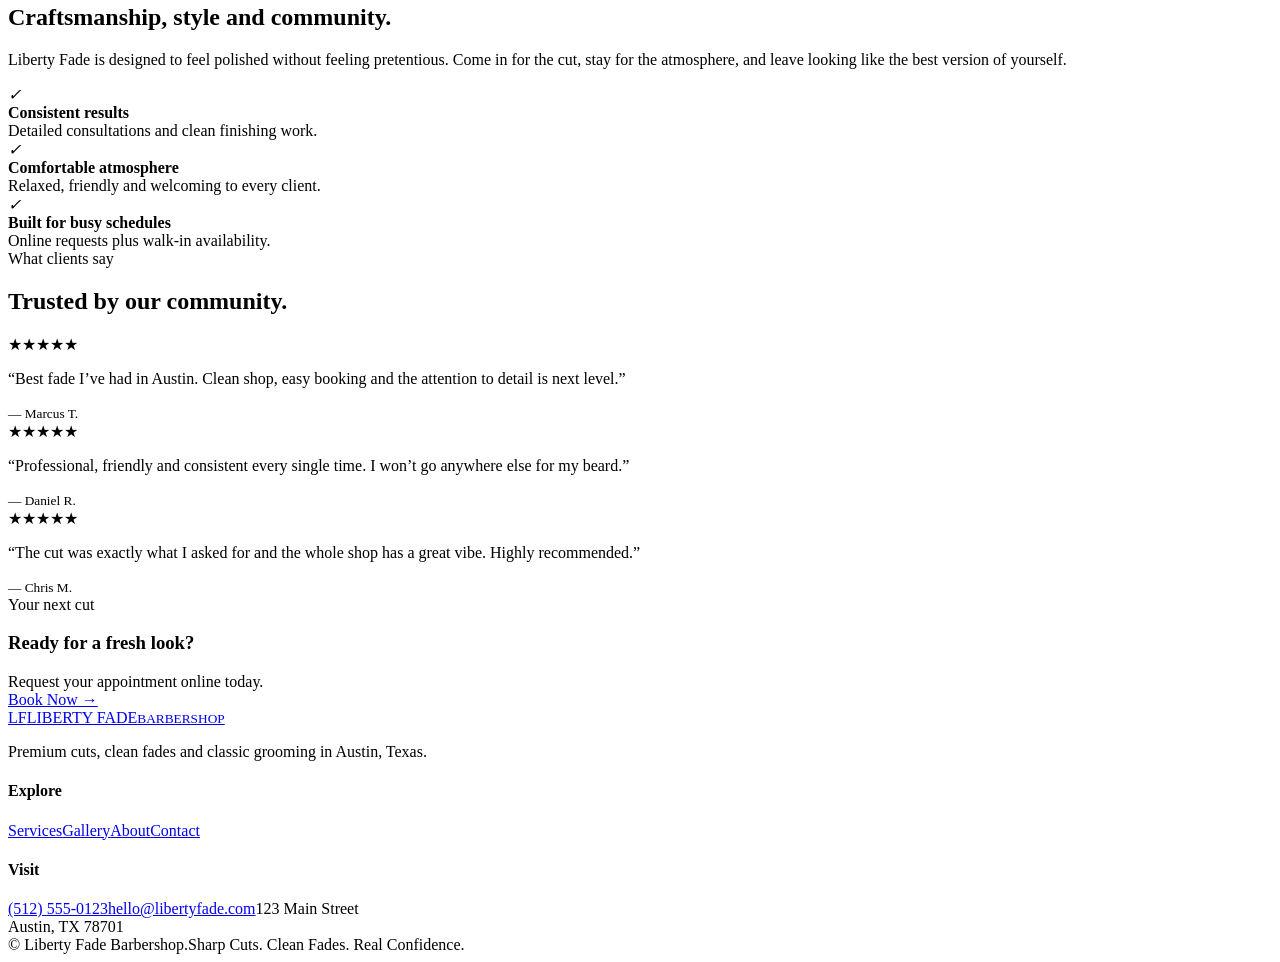
==== commit d19c5d5e: "Add Liberty Fade 5-page demo home" ====
--- a/index.html
+++ b/index.html
@@ -1,814 +1,93 @@
-<!DOCTYPE html>
-<html lang="pt-BR">
+<!doctype html>
+<html lang="en">
 <head>
-<meta charset="UTF-8">
-<meta name="viewport" content="width=device-width, initial-scale=1.0">
-<title>Império Barber — Barbearia Premium</title>
-<meta name="description" content="Império Barber. Tradição, precisão e estilo. Agende seu horário pelo WhatsApp.">
-
-<link rel="preconnect" href="https://fonts.googleapis.com">
-<link rel="preconnect" href="https://fonts.gstatic.com" crossorigin>
-<link href="https://fonts.googleapis.com/css2?family=Playfair+Display:ital,wght@0,500;0,600;0,700;0,800;1,500&family=Inter:wght@400;500;600;700&family=Cormorant+Garamond:wght@500;600&display=swap" rel="stylesheet">
-
-<style>
-  :root{
-    --black-deep:#0a0908;
-    --black-surface:#141210;
-    --black-surface-2:#1c1814;
-    --gold:#c9a15a;
-    --gold-bright:#e3c17e;
-    --gold-dark:#8a6c3a;
-    --bronze-line:#3d2f1f;
-    --ivory:#f3ecdd;
-    --ivory-dim:#c9c0ac;
-    --font-display:'Playfair Display', serif;
-    --font-body:'Inter', sans-serif;
-  }
-
-  *{margin:0;padding:0;box-sizing:border-box;}
-  html{scroll-behavior:smooth;}
-  body{
-    background:var(--black-deep);
-    color:var(--ivory);
-    font-family:var(--font-body);
-    line-height:1.6;
-    overflow-x:hidden;
-  }
-
-  @media (prefers-reduced-motion: reduce){
-    *{animation-duration:0.01ms !important; animation-iteration-count:1 !important; transition-duration:0.01ms !important; scroll-behavior:auto !important;}
-  }
-
-  a{color:inherit; text-decoration:none;}
-  img{max-width:100%; display:block;}
-  ul{list-style:none;}
-  button{font-family:inherit;}
-
-  :focus-visible{ outline:2px solid var(--gold-bright); outline-offset:3px; }
-
-  .container{ max-width:1200px; margin:0 auto; padding:0 24px; }
-
-  .eyebrow{
-    font-family:var(--font-body);
-    letter-spacing:0.28em;
-    text-transform:uppercase;
-    font-size:0.72rem;
-    font-weight:600;
-    color:var(--gold);
-  }
-  .eyebrow::before{
-    content:"";
-    display:inline-block;
-    width:22px; height:1px;
-    background:var(--gold);
-    margin-right:10px;
-    vertical-align:middle;
-  }
-
-  h1,h2,h3{ font-family:var(--font-display); font-weight:700; color:var(--ivory); }
-
-  /* ============ HEADER ============ */
-  header{
-    position:fixed; top:0; left:0; right:0; z-index:1000;
-    background:rgba(10,9,8,0.85);
-    backdrop-filter:blur(10px);
-    border-bottom:1px solid rgba(201,161,90,0.15);
-    transition:background 0.3s ease;
-  }
-  .nav{
-    display:flex; align-items:center; justify-content:space-between;
-    padding:16px 24px; max-width:1200px; margin:0 auto;
-  }
-  .logo{
-    display:flex; align-items:center; gap:12px;
-    font-family:var(--font-display); font-size:1.3rem; font-weight:700;
-    cursor:pointer; background:none; border:none; padding:0; color:var(--ivory);
-  }
-  .logo-mark{
-    height:84px; width:auto;
-    display:flex; align-items:center; justify-content:center;
-    flex-shrink:0;
-  }
-  .logo-mark img{ height:100%; width:auto; display:block; }
-  .logo-text span{ color:var(--gold); font-style:italic; }
-
-  .nav-links{ display:flex; gap:36px; font-size:0.88rem; font-weight:500; }
-  .nav-links button{
-    background:none; border:none; cursor:pointer;
-    position:relative; padding:4px 0;
-    color:var(--ivory-dim); font-size:0.88rem; font-weight:500;
-    transition:color 0.25s ease;
-  }
-  .nav-links button::after{
-    content:""; position:absolute; bottom:-2px; left:0;
-    width:0; height:1px; background:var(--gold);
-    transition:width 0.3s ease;
-  }
-  .nav-links button:hover{ color:var(--ivory); }
-  .nav-links button:hover::after{ width:100%; }
-  .nav-links button.active{ color:var(--gold-bright); }
-  .nav-links button.active::after{ width:100%; }
-
-  .nav-cta{
-    display:inline-flex; align-items:center; gap:8px;
-    background:var(--gold); color:var(--black-deep);
-    font-weight:700; font-size:0.82rem;
-    padding:11px 22px; border-radius:2px;
-    transition:background 0.25s ease, transform 0.25s ease;
-    white-space:nowrap;
-  }
-  .nav-cta:hover{ background:var(--gold-bright); transform:translateY(-1px); }
-
-  .menu-toggle{
-    display:none; background:none;
-    border:1px solid var(--bronze-line); color:var(--ivory);
-    width:42px; height:42px; border-radius:2px;
-    font-size:1.2rem; cursor:pointer;
-  }
-
-  /* ============ HERO (HOME) ============ */
-  .hero{
-    position:relative; min-height:100vh;
-    display:flex; align-items:center; padding-top:122px;
-    background:
-      radial-gradient(ellipse 80% 60% at 50% 0%, rgba(201,161,90,0.08), transparent 60%),
-      linear-gradient(180deg, var(--black-deep), #0d0b09 60%, var(--black-deep));
-    overflow:hidden;
-  }
-  .hero::before{
-    content:""; position:absolute; inset:0;
-    background-image:repeating-linear-gradient(115deg, transparent 0 120px, rgba(201,161,90,0.035) 120px 121px, transparent 121px 240px);
-    pointer-events:none;
-  }
-  .hero-grid{
-    position:relative; z-index:2;
-    display:grid; grid-template-columns:1.1fr 0.9fr;
-    gap:56px; align-items:center; width:100%;
-  }
-  .hero-eyebrow-row{ display:flex; align-items:center; gap:14px; margin-bottom:26px; opacity:0; animation:fadeUp 0.9s ease 0.15s forwards; }
-  .hero h1{ font-size:clamp(2.6rem, 5.4vw, 4.6rem); line-height:1.04; letter-spacing:-0.01em; opacity:0; animation:fadeUp 0.9s ease 0.3s forwards; }
-  .hero h1 em{ font-style:italic; color:var(--gold-bright); font-weight:600; }
-  .hero p.lead{ margin-top:24px; max-width:480px; color:var(--ivory-dim); font-size:1.08rem; opacity:0; animation:fadeUp 0.9s ease 0.45s forwards; }
-  .hero-actions{ margin-top:38px; display:flex; gap:18px; flex-wrap:wrap; opacity:0; animation:fadeUp 0.9s ease 0.6s forwards; }
-
-  .btn-primary{
-    display:inline-flex; align-items:center; gap:10px;
-    background:var(--gold); color:var(--black-deep);
-    font-weight:700; font-size:0.95rem; padding:17px 32px; border-radius:2px;
-    box-shadow:0 8px 30px -8px rgba(201,161,90,0.5);
-    transition:transform 0.25s ease, box-shadow 0.25s ease, background 0.25s ease;
-    border:none; cursor:pointer;
-  }
-  .btn-primary:hover{ transform:translateY(-2px); box-shadow:0 12px 34px -6px rgba(201,161,90,0.65); background:var(--gold-bright); }
-
-  .btn-ghost{
-    display:inline-flex; align-items:center; gap:10px;
-    border:1px solid var(--bronze-line); color:var(--ivory);
-    font-weight:600; font-size:0.95rem; padding:17px 30px; border-radius:2px;
-    background:none; cursor:pointer;
-    transition:border-color 0.25s ease, background 0.25s ease;
-  }
-  .btn-ghost:hover{ border-color:var(--gold); background:rgba(201,161,90,0.06); }
-
-  .hero-stats{ display:flex; gap:36px; margin-top:56px; padding-top:28px; border-top:1px solid rgba(201,161,90,0.15); opacity:0; animation:fadeUp 0.9s ease 0.75s forwards; }
-  .stat-num{ font-family:var(--font-display); font-size:1.9rem; color:var(--gold-bright); font-weight:700; }
-  .stat-label{ font-size:0.75rem; color:var(--ivory-dim); letter-spacing:0.05em; text-transform:uppercase; margin-top:2px; }
-
-  .hero-visual{ position:relative; opacity:0; animation:fadeIn 1.1s ease 0.4s forwards; }
-  .hero-frame{ position:relative; border:1px solid var(--gold-dark); padding:14px; border-radius:2px; background:var(--black-surface); }
-  .hero-frame::before, .hero-frame::after{ content:""; position:absolute; width:26px; height:26px; border:1.5px solid var(--gold); }
-  .hero-frame::before{ top:-1px; left:-1px; border-right:none; border-bottom:none; }
-  .hero-frame::after{ bottom:-1px; right:-1px; border-left:none; border-top:none; }
-  .hero-frame img{ width:100%; height:560px; object-fit:cover; filter:grayscale(15%) contrast(1.08); }
-
-  .hero-seal{
-    position:absolute; bottom:-30px; left:-30px; width:110px; height:110px;
-    border-radius:50%; background:var(--black-deep); border:1px solid var(--gold);
-    display:flex; align-items:center; justify-content:center; z-index:3;
-  }
-  .hero-seal-inner{ width:88px; height:88px; border-radius:50%; border:1px dashed rgba(201,161,90,0.5); display:flex; align-items:center; justify-content:center; animation:spin 22s linear infinite; }
-  .hero-seal-inner svg{ width:100%; height:100%; }
-
-  @keyframes spin{ to{ transform:rotate(360deg); } }
-  @keyframes fadeUp{ from{ opacity:0; transform:translateY(18px); } to{ opacity:1; transform:translateY(0); } }
-  @keyframes fadeIn{ from{ opacity:0; } to{ opacity:1; } }
-
-  .scroll-cue{ position:absolute; bottom:28px; left:50%; transform:translateX(-50%); display:flex; flex-direction:column; align-items:center; gap:8px; font-size:0.68rem; letter-spacing:0.2em; text-transform:uppercase; color:var(--ivory-dim); z-index:2; }
-  .scroll-cue .line{ width:1px; height:34px; background:linear-gradient(var(--gold), transparent); animation:scrollLine 1.8s ease-in-out infinite; }
-  @keyframes scrollLine{ 0%,100%{ opacity:0.3; } 50%{ opacity:1; } }
-
-  /* ============ PAGE HERO (internal pages) ============ */
-  .page-hero{
-    position:relative; padding:202px 0 70px;
-    background:radial-gradient(ellipse 70% 100% at 50% 0%, rgba(201,161,90,0.07), transparent 60%), var(--black-deep);
-    border-bottom:1px solid var(--bronze-line);
-    text-align:center;
-  }
-  .page-hero::before{
-    content:""; position:absolute; inset:0;
-    background-image:repeating-linear-gradient(115deg, transparent 0 120px, rgba(201,161,90,0.03) 120px 121px, transparent 121px 240px);
-    pointer-events:none;
-  }
-  .page-hero .container{ position:relative; z-index:2; }
-  .page-hero .eyebrow{ justify-content:center; display:inline-flex; align-items:center; }
-  .page-hero h1{ margin-top:16px; font-size:clamp(2.2rem, 4.6vw, 3.4rem); }
-  .page-hero p{ margin:18px auto 0; max-width:560px; color:var(--ivory-dim); font-size:1.02rem; }
-  .breadcrumb{ margin-top:22px; font-size:0.8rem; color:var(--ivory-dim); }
-  .breadcrumb button{ background:none; border:none; cursor:pointer; color:var(--gold); font-size:0.8rem; font-family:inherit; }
-  .breadcrumb span{ margin:0 8px; opacity:0.5; }
-
-  /* ============ SECTION GENERIC ============ */
-  section{ position:relative; padding:120px 0; }
-  .section-head{ max-width:640px; margin-bottom:64px; }
-  .section-head h2{ font-size:clamp(2rem, 3.6vw, 2.9rem); margin-top:16px; line-height:1.15; }
-  .section-head p{ margin-top:18px; color:var(--ivory-dim); font-size:1.02rem; }
-  .section-head.center{ margin-left:auto; margin-right:auto; text-align:center; }
-
-  /* ============ SERVICES ============ */
-  .services-grid{ display:grid; grid-template-columns:repeat(3, 1fr); gap:1px; background:var(--bronze-line); border:1px solid var(--bronze-line); }
-  .service-card{ background:var(--black-deep); padding:40px 34px; transition:background 0.3s ease; }
-  .service-card:hover{ background:var(--black-surface-2); }
-  .service-top{ display:flex; justify-content:space-between; align-items:baseline; gap:12px; }
-  .service-card h3{ font-size:1.3rem; font-weight:600; }
-  .service-price{ font-family:var(--font-display); color:var(--gold-bright); font-size:1.3rem; font-weight:700; white-space:nowrap; }
-  .service-price small{ font-family:var(--font-body); font-size:0.7rem; color:var(--ivory-dim); font-weight:400; }
-  .service-card p{ margin-top:14px; color:var(--ivory-dim); font-size:0.92rem; }
-  .service-meta{ margin-top:22px; display:flex; align-items:center; gap:8px; font-size:0.76rem; letter-spacing:0.05em; text-transform:uppercase; color:var(--gold); }
-  .service-featured{ position:relative; }
-  .service-featured::before{
-    content:"Mais pedido"; position:absolute; top:0; right:0;
-    background:var(--gold); color:var(--black-deep);
-    font-size:0.65rem; font-weight:700; text-transform:uppercase; padding:6px 12px;
-  }
-  .services-note{ margin-top:32px; text-align:center; color:var(--ivory-dim); font-size:0.88rem; }
-  .services-note button{ background:none; border:none; cursor:pointer; color:var(--gold); font-weight:600; font-family:inherit; font-size:0.88rem; }
-
-  /* ============ TESTIMONIALS ============ */
-  .testimonials-wrap{ display:grid; grid-template-columns:repeat(3, 1fr); gap:28px; }
-  .testimonial-card{ background:var(--black-surface); border:1px solid var(--bronze-line); padding:36px 30px; position:relative; }
-  .quote-mark{ font-family:var(--font-display); font-size:3.4rem; color:var(--gold-dark); line-height:1; display:block; margin-bottom:6px; }
-  .testimonial-stars{ color:var(--gold); letter-spacing:3px; font-size:0.9rem; margin-bottom:14px; }
-  .testimonial-text{ color:var(--ivory-dim); font-size:0.98rem; }
-  .testimonial-author{ display:flex; align-items:center; gap:12px; margin-top:24px; padding-top:20px; border-top:1px solid var(--bronze-line); }
-  .author-avatar{ width:44px; height:44px; border-radius:50%; object-fit:cover; filter:grayscale(30%); }
-  .author-name{ font-weight:600; font-size:0.92rem; }
-  .author-meta{ font-size:0.78rem; color:var(--ivory-dim); }
-  .testimonials-summary{ display:flex; gap:56px; justify-content:center; margin-top:64px; padding-top:48px; border-top:1px solid var(--bronze-line); flex-wrap:wrap; text-align:center; }
-
-  /* ============ CONTACT PAGE ============ */
-  .contact-grid{ display:grid; grid-template-columns:1fr 1fr; gap:60px; align-items:start; }
-  .contact-info-card{ border:1px solid var(--bronze-line); padding:36px; margin-bottom:24px; }
-  .contact-info-card h3{ font-size:1.1rem; display:flex; align-items:center; gap:10px; margin-bottom:14px; }
-  .contact-info-card p, .contact-info-card a{ color:var(--ivory-dim); font-size:0.95rem; }
-  .contact-info-card a:hover{ color:var(--gold); }
-  .contact-info-card ul li{ margin-bottom:6px; color:var(--ivory-dim); font-size:0.95rem; display:flex; justify-content:space-between; max-width:280px; }
-  .contact-info-card ul li b{ color:var(--ivory); font-weight:600; }
-  .map-frame{ border:1px solid var(--bronze-line); overflow:hidden; height:320px; filter:grayscale(60%) invert(90%) contrast(85%); }
-  .map-frame iframe{ width:100%; height:100%; border:0; }
-  .contact-form{ border:1px solid var(--bronze-line); padding:44px; background:var(--black-surface); }
-  .form-row{ margin-bottom:22px; }
-  .form-row label{ display:block; font-size:0.8rem; letter-spacing:0.05em; text-transform:uppercase; color:var(--gold); margin-bottom:8px; }
-  .form-row input, .form-row select, .form-row textarea{
-    width:100%; background:var(--black-deep); border:1px solid var(--bronze-line); color:var(--ivory);
-    font-family:var(--font-body); font-size:0.95rem; padding:13px 14px; border-radius:2px; transition:border-color 0.2s ease;
-  }
-  .form-row input:focus, .form-row select:focus, .form-row textarea:focus{ outline:none; border-color:var(--gold); }
-  .form-row textarea{ resize:vertical; min-height:100px; }
-  .form-submit{ width:100%; justify-content:center; }
-  .form-hint{ margin-top:14px; font-size:0.8rem; color:var(--ivory-dim); text-align:center; }
-
-  /* ============ CTA BAND ============ */
-  .cta-band{
-    background:radial-gradient(ellipse 60% 100% at 50% 50%, rgba(201,161,90,0.1), transparent), var(--black-surface-2);
-    border-top:1px solid var(--bronze-line); border-bottom:1px solid var(--bronze-line);
-    text-align:center; padding:100px 24px;
-  }
-  .cta-band h2{ font-size:clamp(1.9rem, 4vw, 3rem); max-width:700px; margin:18px auto 30px; }
-
-  /* ============ FOOTER ============ */
-  footer{ padding:70px 0 30px; }
-  .footer-grid{ display:grid; grid-template-columns:1.4fr 1fr 1fr 1.2fr; gap:40px; padding-bottom:50px; }
-  .footer-brand .logo{ margin-bottom:16px; }
-  .footer-brand p{ color:var(--ivory-dim); font-size:0.9rem; max-width:280px; }
-  .footer-col h4{ font-family:var(--font-body); font-size:0.78rem; letter-spacing:0.1em; text-transform:uppercase; color:var(--gold); margin-bottom:18px; }
-  .footer-col ul li{ margin-bottom:12px; }
-  .footer-col ul li button, .footer-col ul li a{ color:var(--ivory-dim); font-size:0.92rem; transition:color 0.2s ease; background:none; border:none; cursor:pointer; font-family:inherit; padding:0; text-align:left; }
-  .footer-col ul li button:hover, .footer-col ul li a:hover{ color:var(--gold-bright); }
-  .footer-bottom{ display:flex; justify-content:space-between; align-items:center; padding-top:28px; border-top:1px solid rgba(201,161,90,0.12); font-size:0.8rem; color:var(--ivory-dim); flex-wrap:wrap; gap:12px; }
-
-  /* ============ WHATSAPP FLOAT ============ */
-  .wa-float{
-    position:fixed; bottom:26px; right:26px; z-index:999;
-    width:60px; height:60px; border-radius:50%; background:#25D366;
-    display:flex; align-items:center; justify-content:center;
-    box-shadow:0 8px 24px rgba(0,0,0,0.4);
-    animation:pulse 2.6s ease-in-out infinite;
-  }
-  .wa-float svg{ width:30px; height:30px; }
-  @keyframes pulse{
-    0%,100%{ box-shadow:0 8px 24px rgba(0,0,0,0.4), 0 0 0 0 rgba(37,211,102,0.5); }
-    50%{ box-shadow:0 8px 24px rgba(0,0,0,0.4), 0 0 0 10px rgba(37,211,102,0); }
-  }
-
-  /* ============ REVEAL ON SCROLL ============ */
-  .reveal{ opacity:0; transform:translateY(26px); transition:opacity 0.7s ease, transform 0.7s ease; }
-  .reveal.is-visible{ opacity:1; transform:translateY(0); }
-
-  /* ============ PAGE / ROUTER ============ */
-  .page{ display:none; }
-  .page.active{ display:block; }
-
-  /* ============ RESPONSIVE ============ */
-  @media (max-width: 980px){
-    .hero-grid{ grid-template-columns:1fr; }
-    .hero-visual{ order:-1; }
-    .hero-frame img{ height:360px; }
-    .services-grid{ grid-template-columns:1fr; }
-    .testimonials-wrap{ grid-template-columns:1fr; }
-    .footer-grid{ grid-template-columns:1fr 1fr; }
-    .contact-grid{ grid-template-columns:1fr; }
-  }
-
-  @media (max-width: 720px){
-    .nav-links{ display:none; }
-    .menu-toggle{ display:flex; align-items:center; justify-content:center; }
-    .nav-cta{ display:none; }
-    .logo-mark{ height:56px; }
-    .logo-text{ font-size:1.05rem; }
-    section{ padding:80px 0; }
-    .hero{ padding-top:100px; }
-    .hero-stats{ gap:24px; flex-wrap:wrap; }
-    .footer-grid{ grid-template-columns:1fr; gap:32px; }
-    .footer-bottom{ flex-direction:column; align-items:flex-start; }
-    .page-hero{ padding:128px 0 56px; }
-    .contact-form{ padding:28px; }
-    .testimonials-summary{ gap:32px; }
-  }
-
-  /* mobile nav drawer */
-  .mobile-nav{
-    position:fixed; top:0; right:-100%; width:78%; max-width:320px; height:100vh;
-    background:var(--black-surface); border-left:1px solid var(--bronze-line);
-    z-index:1100; padding:100px 32px 40px;
-    transition:right 0.4s cubic-bezier(.2,.8,.2,1);
-    overflow-y:auto;
-  }
-  .mobile-nav.open{ right:0; }
-  .mobile-nav button{
-    display:block; width:100%; text-align:left; background:none; border:none; cursor:pointer;
-    padding:16px 0; font-family:var(--font-display); font-size:1.3rem; color:var(--ivory);
-    border-bottom:1px solid rgba(201,161,90,0.12);
-  }
-  .mobile-nav button.active{ color:var(--gold-bright); }
-  .mobile-nav .nav-cta{ display:inline-flex; margin-top:30px; }
-  .nav-overlay{ position:fixed; inset:0; background:rgba(0,0,0,0.6); z-index:1050; opacity:0; pointer-events:none; transition:opacity 0.3s ease; }
-  .nav-overlay.open{ opacity:1; pointer-events:auto; }
-</style>
+  <meta charset="utf-8" />
+  <meta name="viewport" content="width=device-width, initial-scale=1" />
+  <meta name="description" content="Liberty Fade Barbershop — precision haircuts, skin fades, beard trims and hot towel shaves in Austin, Texas." />
+  <title>Liberty Fade Barbershop | Austin, TX</title>
+  <link rel="stylesheet" href="styles.css" />
 </head>
 <body>
-
-<!-- ============ HEADER ============ -->
-<header>
-  <nav class="nav">
-    <button class="logo" data-route="home" aria-label="Início">
-      <span class="logo-mark">
-        <img src="[data-uri]" alt="Brasão Império Barber Shop">
-      </span>
-      <span class="logo-text">Império <span>Barber</span></span>
-    </button>
-    <div class="nav-links" id="navLinksDesktop">
-      <button data-route="home">Início</button>
-      <button data-route="servicos">Serviços</button>
-      <button data-route="depoimentos">Depoimentos</button>
-      <button data-route="contato">Contato</button>
-    </div>
-    <a href="https://wa.me/5545999999999?text=Ol%C3%A1%2C%20quero%20agendar%20um%20hor%C3%A1rio%20na%20Imp%C3%A9rio%20Barber" class="nav-cta" target="_blank" rel="noopener">Agendar</a>
-    <button class="menu-toggle" id="menuToggle" aria-label="Abrir menu">☰</button>
-  </nav>
+<header class="site-header">
+  <div class="container nav">
+    <a class="brand" href="index.html" aria-label="Liberty Fade home"><span class="brand-mark">LF</span><span>LIBERTY FADE<small>BARBERSHOP</small></span></a>
+    <nav class="nav-links" aria-label="Primary navigation">
+      <a class="active" href="index.html">Home</a><a href="services.html">Services</a><a href="gallery.html">Gallery</a><a href="about.html">About</a><a href="contact.html">Contact</a>
+    </nav>
+    <div class="nav-actions"><a class="btn btn-primary" href="contact.html#booking">Book Now</a><button class="menu-btn" aria-label="Open menu" aria-expanded="false">☰</button></div>
+  </div>
 </header>
 
-<div class="nav-overlay" id="navOverlay"></div>
-<div class="mobile-nav" id="mobileNav">
-  <button data-route="home">Início</button>
-  <button data-route="servicos">Serviços</button>
-  <button data-route="depoimentos">Depoimentos</button>
-  <button data-route="contato">Contato</button>
-  <a href="https://wa.me/5545999999999?text=Ol%C3%A1%2C%20quero%20agendar%20um%20hor%C3%A1rio%20na%20Imp%C3%A9rio%20Barber" class="nav-cta" target="_blank" rel="noopener">Agendar no WhatsApp</a>
-</div>
-
-<!-- ============ PAGE: HOME ============ -->
-<main id="page-home" class="page">
+<main>
   <section class="hero">
     <div class="container hero-grid">
       <div>
-        <div class="hero-eyebrow-row">
-          <span class="eyebrow">Barbearia de alto padrão · Foz do Iguaçu</span>
-        </div>
-        <h1>Cada corte é uma <em>coroação</em>.</h1>
-        <p class="lead">Tradição de navalha, técnica moderna e atendimento à altura de um império. Aqui, seu estilo recebe o tratamento que merece.</p>
-        <div class="hero-actions">
-          <a href="https://wa.me/5545999999999?text=Ol%C3%A1%2C%20quero%20agendar%20um%20hor%C3%A1rio%20na%20Imp%C3%A9rio%20Barber" class="btn-primary" target="_blank" rel="noopener">
-            <svg width="18" height="18" viewBox="0 0 24 24" fill="currentColor"><path d="M12.04 2C6.58 2 2.13 6.45 2.13 11.91c0 1.75.46 3.45 1.32 4.95L2 22l5.29-1.39a9.9 9.9 0 0 0 4.75 1.21h.01c5.46 0 9.91-4.45 9.91-9.91 0-2.65-1.03-5.14-2.9-7.01A9.82 9.82 0 0 0 12.04 2zm0 18.13h-.01a8.2 8.2 0 0 1-4.18-1.15l-.3-.18-3.13.82.84-3.05-.2-.31a8.2 8.2 0 0 1-1.26-4.37c0-4.53 3.69-8.22 8.24-8.22 2.2 0 4.27.86 5.82 2.42a8.16 8.16 0 0 1 2.41 5.81c0 4.53-3.69 8.23-8.23 8.23z"/></svg>
-            Agendar pelo WhatsApp
-          </a>
-          <button class="btn-ghost" data-route="servicos">Ver serviços e preços</button>
-        </div>
-        <div class="hero-stats">
-          <div><div class="stat-num">12+</div><div class="stat-label">Anos de ofício</div></div>
-          <div><div class="stat-num">4.9</div><div class="stat-label">Avaliação média</div></div>
-          <div><div class="stat-num">8mil+</div><div class="stat-label">Cortes entregues</div></div>
-        </div>
+        <div class="eyebrow">Sharp cuts · clean fades · real confidence</div>
+        <h1>The barbershop experience <span class="gold">modern men deserve.</span></h1>
+        <p>Precision haircuts, skin fades, beard work and classic hot towel shaves in a relaxed shop built around craftsmanship, conversation and confidence.</p>
+        <div class="hero-actions"><a class="btn btn-primary" href="contact.html#booking">Book Your Appointment →</a><a class="btn btn-secondary" href="services.html">View Services</a></div>
+        <div class="hero-proof"><span class="stars">★★★★★</span><strong>4.9/5 from local clients</strong><span class="muted">Walk-ins welcome</span></div>
       </div>
-      <div class="hero-visual">
-        <div class="hero-frame">
-          <img src="https://images.unsplash.com/photo-1503951914875-452162b0f3f1?fm=jpg&q=60&w=1200&auto=format&fit=crop&ixlib=rb-4.1.0&ixid=M3wxMjA3fDB8MHxzZWFyY2h8M3x8YmFyYmVpcm98ZW58MHx8MHx8fDA%3D" alt="Barbeiro finalizando corte clássico em cliente na Império Barber">
-        </div>
-        <div class="hero-seal">
-          <div class="hero-seal-inner">
-            <svg viewBox="0 0 100 100">
-              <path id="circlePath" d="M 50,50 m -38,0 a 38,38 0 1,1 76,0 a 38,38 0 1,1 -76,0" fill="none"/>
-              <text font-size="8.6" fill="#c9a15a" letter-spacing="2.5">
-                <textPath href="#circlePath">★ IMPÉRIO BARBER ★ TRADIÇÃO E ESTILO </textPath>
-              </text>
-            </svg>
-          </div>
-        </div>
-      </div>
-    </div>
-    <div class="scroll-cue"><span>Deslize</span><span class="line"></span></div>
-  </section>
-
-  <section class="cta-band">
-    <div class="container">
-      <span class="eyebrow">Reserve seu horário</span>
-      <h2>Sua coroa espera por você. Vamos agendar?</h2>
-      <a href="https://wa.me/5545999999999?text=Ol%C3%A1%2C%20quero%20agendar%20um%20hor%C3%A1rio%20na%20Imp%C3%A9rio%20Barber" class="btn-primary" target="_blank" rel="noopener">
-        <svg width="18" height="18" viewBox="0 0 24 24" fill="currentColor"><path d="M12.04 2C6.58 2 2.13 6.45 2.13 11.91c0 1.75.46 3.45 1.32 4.95L2 22l5.29-1.39a9.9 9.9 0 0 0 4.75 1.21h.01c5.46 0 9.91-4.45 9.91-9.91 0-2.65-1.03-5.14-2.9-7.01A9.82 9.82 0 0 0 12.04 2zm0 18.13h-.01a8.2 8.2 0 0 1-4.18-1.15l-.3-.18-3.13.82.84-3.05-.2-.31a8.2 8.2 0 0 1-1.26-4.37c0-4.53 3.69-8.22 8.24-8.22 2.2 0 4.27.86 5.82 2.42a8.16 8.16 0 0 1 2.41 5.81c0 4.53-3.69 8.23-8.23 8.23z"/></svg>
-        Falar no WhatsApp agora
-      </a>
-    </div>
-  </section>
-</main>
-
-<!-- ============ PAGE: SERVIÇOS ============ -->
-<main id="page-servicos" class="page">
-  <section class="page-hero">
-    <div class="container">
-      <span class="eyebrow">Serviços &amp; Preços</span>
-      <h1>Tarifário de sua majestade</h1>
-      <p>Cada serviço é conduzido com produtos premium, instrumentos afiados na medida e tempo dedicado — sem pressa, sem atalhos.</p>
-      <div class="breadcrumb"><button data-route="home">Início</button><span>/</span>Serviços</div>
-    </div>
-  </section>
-  <section>
-    <div class="container">
-      <div class="services-grid reveal">
-        <div class="service-card service-featured">
-          <div class="service-top"><h3>Corte Império</h3><div class="service-price">R$ 65 <small>/ sessão</small></div></div>
-          <p>Corte personalizado com estudo de formato de rosto, tesoura e navalha, finalizado com produtos de acabamento premium.</p>
-          <div class="service-meta">⏱ 50 min</div>
-        </div>
-        <div class="service-card">
-          <div class="service-top"><h3>Barba Clássica</h3><div class="service-price">R$ 45 <small>/ sessão</small></div></div>
-          <p>Toalha quente, navalha afiada na pedra e óleos para barba, desenhando o contorno perfeito.</p>
-          <div class="service-meta">⏱ 35 min</div>
-        </div>
-        <div class="service-card">
-          <div class="service-top"><h3>Corte + Barba</h3><div class="service-price">R$ 95 <small>/ sessão</small></div></div>
-          <p>O ritual completo: corte sob medida e barba desenhada, com finalização a toalha quente.</p>
-          <div class="service-meta">⏱ 75 min</div>
-        </div>
-        <div class="service-card">
-          <div class="service-top"><h3>Sobrancelha</h3><div class="service-price">R$ 20 <small>/ sessão</small></div></div>
-          <p>Alinhamento com navalha ou pinça, respeitando o formato natural do olhar.</p>
-          <div class="service-meta">⏱ 15 min</div>
-        </div>
-        <div class="service-card">
-          <div class="service-top"><h3>Platinado / Coloração</h3><div class="service-price">R$ 120 <small>/ sessão</small></div></div>
-          <p>Descoloração ou coloração completa com produtos profissionais e tratamento pós-química.</p>
-          <div class="service-meta">⏱ 90 min</div>
-        </div>
-        <div class="service-card">
-          <div class="service-top"><h3>Pacote Realeza</h3><div class="service-price">R$ 150 <small>/ sessão</small></div></div>
-          <p>Corte + barba + sobrancelha + limpeza de pele. A experiência completa Império Barber.</p>
-          <div class="service-meta">⏱ 110 min</div>
-        </div>
-      </div>
-      <p class="services-note reveal">Precisa de algo personalizado? <button data-route="contato">Fale com a gente</button> e montamos o pacote ideal para você.</p>
-    </div>
-  </section>
-  <section class="cta-band">
-    <div class="container">
-      <span class="eyebrow">Reserve seu horário</span>
-      <h2>Escolheu o serviço? Vamos marcar o seu horário</h2>
-      <a href="https://wa.me/5545999999999?text=Ol%C3%A1%2C%20vi%20os%20servi%C3%A7os%20e%20quero%20agendar%20um%20hor%C3%A1rio" class="btn-primary" target="_blank" rel="noopener">Agendar pelo WhatsApp</a>
-    </div>
-  </section>
-</main>
-
-<!-- ============ PAGE: DEPOIMENTOS ============ -->
-<main id="page-depoimentos" class="page">
-  <section class="page-hero">
-    <div class="container">
-      <span class="eyebrow">Depoimentos</span>
-      <h1>A palavra é dos nossos clientes</h1>
-      <p>Nada fala mais alto do que quem já sentou na cadeira. Confira algumas histórias de quem confia na Império Barber.</p>
-      <div class="breadcrumb"><button data-route="home">Início</button><span>/</span>Depoimentos</div>
-    </div>
-  </section>
-  <section>
-    <div class="container">
-      <div class="testimonials-wrap reveal">
-        <div class="testimonial-card">
-          <span class="quote-mark">"</span>
-          <div class="testimonial-stars">★★★★★</div>
-          <p class="testimonial-text">Melhor barbearia que já frequentei em Foz. Atenção aos detalhes e ambiente impecável, sempre saio renovado.</p>
-          <div class="testimonial-author">
-            <img class="author-avatar" src="https://images.unsplash.com/photo-1500648767791-00dcc994a43e?fm=jpg&q=60&w=200&auto=format&fit=crop&ixlib=rb-4.1.0&ixid=M3wxMjA3fDB8MHxzZWFyY2h8Mnx8cm9zdG98ZW58MHx8MHx8fDA%3D" alt="Cliente Lucas Ferreira">
-            <div><div class="author-name">Lucas Ferreira</div><div class="author-meta">Cliente há 2 anos</div></div>
-          </div>
-        </div>
-        <div class="testimonial-card">
-          <span class="quote-mark">"</span>
-          <div class="testimonial-stars">★★★★★</div>
-          <p class="testimonial-text">O Pacote Realeza vale cada centavo. Saio sentindo que realmente sou tratado como VIP. Recomendo de olhos fechados.</p>
-          <div class="testimonial-author">
-            <img class="author-avatar" src="https://images.unsplash.com/photo-1506794778202-cad84cf45f1d?fm=jpg&q=60&w=200&auto=format&fit=crop&ixlib=rb-4.1.0&ixid=M3wxMjA3fDB8MHxzZWFyY2h8NHx8cm9zdG98ZW58MHx8MHx8fDA%3D" alt="Cliente Matheus Oliveira">
-            <div><div class="author-name">Matheus Oliveira</div><div class="author-meta">Cliente há 8 meses</div></div>
-          </div>
-        </div>
-        <div class="testimonial-card">
-          <span class="quote-mark">"</span>
-          <div class="testimonial-stars">★★★★★</div>
-          <p class="testimonial-text">Agendamento pelo WhatsApp super rápido e o Rafael entende exatamente o que eu quero, sem eu precisar explicar muito.</p>
-          <div class="testimonial-author">
-            <img class="author-avatar" src="https://images.unsplash.com/photo-1507003211169-0a1dd7228f2d?fm=jpg&q=60&w=200&auto=format&fit=crop&ixlib=rb-4.1.0&ixid=M3wxMjA3fDB8MHxzZWFyY2h8OHx8cm9zdG98ZW58MHx8MHx8fDA%3D" alt="Cliente Pedro Costa">
-            <div><div class="author-name">Pedro Costa</div><div class="author-meta">Cliente há 1 ano</div></div>
-          </div>
-        </div>
-        <div class="testimonial-card">
-          <span class="quote-mark">"</span>
-          <div class="testimonial-stars">★★★★★</div>
-          <p class="testimonial-text">O Diego é referência em degradê. Já indiquei pra vários amigos e todo mundo saiu satisfeito.</p>
-          <div class="testimonial-author">
-            <img class="author-avatar" src="https://images.unsplash.com/photo-1499996860823-5214fcc65f8f?fm=jpg&q=60&w=200&auto=format&fit=crop&ixlib=rb-4.1.0&ixid=M3wxMjA3fDB8MHxzZWFyY2h8MTR8fHJvc3RvfGVufDB8fDB8fHww" alt="Cliente Gustavo Lima">
-            <div><div class="author-name">Gustavo Lima</div><div class="author-meta">Cliente há 6 meses</div></div>
-          </div>
-        </div>
-        <div class="testimonial-card">
-          <span class="quote-mark">"</span>
-          <div class="testimonial-stars">★★★★★</div>
-          <p class="testimonial-text">Ambiente clean, cheiroso, e o corte sempre sai exatamente como eu imaginei. Virou meu ritual de toda quinzena.</p>
-          <div class="testimonial-author">
-            <img class="author-avatar" src="https://images.unsplash.com/photo-1570158268183-d296b2892211?fm=jpg&q=60&w=200&auto=format&fit=crop&ixlib=rb-4.1.0&ixid=M3wxMjA3fDB8MHxzZWFyY2h8MjB8fHJvc3RvfGVufDB8fDB8fHww" alt="Cliente André Ribeiro">
-            <div><div class="author-name">André Ribeiro</div><div class="author-meta">Cliente há 3 anos</div></div>
-          </div>
-        </div>
-        <div class="testimonial-card">
-          <span class="quote-mark">"</span>
-          <div class="testimonial-stars">★★★★★</div>
-          <p class="testimonial-text">A coloração ficou perfeita, sem danificar o cabelo. Bruno é muito cuidadoso e explica tudo antes de começar.</p>
-          <div class="testimonial-author">
-            <img class="author-avatar" src="https://images.unsplash.com/photo-1587397845856-e6cf49176c70?fm=jpg&q=60&w=200&auto=format&fit=crop&ixlib=rb-4.1.0&ixid=M3wxMjA3fDB8MHxzZWFyY2h8MTh8fHJvc3RvfGVufDB8fDB8fHww" alt="Cliente Felipe Santos">
-            <div><div class="author-name">Felipe Santos</div><div class="author-meta">Cliente há 4 meses</div></div>
-          </div>
-        </div>
-      </div>
-      <div class="testimonials-summary reveal">
-        <div><div class="stat-num">4.9 / 5</div><div class="stat-label">Avaliação média</div></div>
-        <div><div class="stat-num">300+</div><div class="stat-label">Avaliações no Google</div></div>
-        <div><div class="stat-num">96%</div><div class="stat-label">Clientes que retornam</div></div>
+      <div class="hero-media">
+        <img class="hero-photo" src="https://images.unsplash.com/photo-1503951914875-452162b0f3f1?auto=format&fit=crop&w=1200&q=85" alt="Professional barber giving a haircut" />
+        <div class="floating-card float-one"><strong>Same-day appointments</strong><span>Book online in under a minute.</span></div>
+        <div class="floating-card float-two"><strong>Open 7 days</strong><span>Built around your schedule.</span></div>
       </div>
     </div>
   </section>
-  <section class="cta-band">
-    <div class="container">
-      <span class="eyebrow">Sua vez</span>
-      <h2>Venha viver essa experiência também</h2>
-      <a href="https://wa.me/5545999999999?text=Ol%C3%A1%2C%20vi%20os%20depoimentos%20e%20quero%20agendar%20um%20hor%C3%A1rio" class="btn-primary" target="_blank" rel="noopener">Agendar pelo WhatsApp</a>
+
+  <section class="section-tight">
+    <div class="container stats">
+      <div class="stat"><b>10+</b><span>Years of combined experience</span></div>
+      <div class="stat"><b>4.9★</b><span>Average client rating</span></div>
+      <div class="stat"><b>5</b><span>Core grooming services</span></div>
+      <div class="stat"><b>7 days</b><span>Weekly availability</span></div>
     </div>
   </section>
-</main>
 
-<!-- ============ PAGE: CONTATO ============ -->
-<main id="page-contato" class="page">
-  <section class="page-hero">
+  <section class="section">
     <div class="container">
-      <span class="eyebrow">Contato</span>
-      <h1>Vamos marcar o seu horário</h1>
-      <p>Fale direto pelo WhatsApp ou preencha o formulário abaixo — a mensagem já chega pronta pra gente.</p>
-      <div class="breadcrumb"><button data-route="home">Início</button><span>/</span>Contato</div>
-    </div>
-  </section>
-  <section>
-    <div class="container">
-      <div class="contact-grid">
-        <div>
-          <div class="contact-info-card reveal">
-            <h3>📍 Endereço</h3>
-            <p>Av. Brasil, 1234 — Centro<br>Foz do Iguaçu — PR</p>
-          </div>
-          <div class="contact-info-card reveal">
-            <h3>🕒 Horários</h3>
-            <ul>
-              <li><span>Terça a Sexta</span> <b>9h às 20h</b></li>
-              <li><span>Sábado</span> <b>8h às 18h</b></li>
-              <li><span>Domingo e Segunda</span> <b>Fechado</b></li>
-            </ul>
-          </div>
-          <div class="contact-info-card reveal">
-            <h3>📞 Fale conosco</h3>
-            <p><a href="https://wa.me/5545999999999" target="_blank" rel="noopener">WhatsApp: (45) 99999-9999</a></p>
-            <p style="margin-top:6px;"><a href="mailto:contato@imperiobarber.com.br">contato@imperiobarber.com.br</a></p>
-          </div>
-          <div class="map-frame reveal">
-            <iframe src="https://www.google.com/maps?q=Foz+do+Igua%C3%A7u+Centro&output=embed" loading="lazy" referrerpolicy="no-referrer-when-downgrade" title="Localização da Império Barber"></iframe>
-          </div>
-        </div>
-        <form class="contact-form reveal" id="contactForm">
-          <div class="form-row">
-            <label for="formNome">Nome</label>
-            <input type="text" id="formNome" placeholder="Seu nome completo" required>
-          </div>
-          <div class="form-row">
-            <label for="formServico">Serviço de interesse</label>
-            <select id="formServico">
-              <option value="">Selecione (opcional)</option>
-              <option value="Corte Império">Corte Império — R$ 65</option>
-              <option value="Barba Clássica">Barba Clássica — R$ 45</option>
-              <option value="Corte + Barba">Corte + Barba — R$ 95</option>
-              <option value="Sobrancelha">Sobrancelha — R$ 20</option>
-              <option value="Platinado / Coloração">Platinado / Coloração — R$ 120</option>
-              <option value="Pacote Realeza">Pacote Realeza — R$ 150</option>
-            </select>
-          </div>
-          <div class="form-row">
-            <label for="formMensagem">Mensagem</label>
-            <textarea id="formMensagem" placeholder="Dia e horário de preferência, ou alguma observação"></textarea>
-          </div>
-          <button type="submit" class="btn-primary form-submit">Enviar pelo WhatsApp</button>
-          <p class="form-hint">Ao enviar, você será redirecionado ao WhatsApp com a mensagem já preenchida.</p>
-        </form>
+      <div class="eyebrow">Why Liberty Fade</div><h2 class="h2">A better cut starts with a better experience.</h2>
+      <div class="cards">
+        <article class="card"><div class="icon">✂</div><h3>Experienced Barbers</h3><p>Detail-focused professionals who understand classic cuts, modern fades and beard shaping.</p></article>
+        <article class="card"><div class="icon">★</div><h3>Premium Grooming</h3><p>Quality products, clean tools and service designed to keep you looking sharp after you leave.</p></article>
+        <article class="card"><div class="icon">⌁</div><h3>Easy Booking</h3><p>Choose your service, preferred date and time, then send your request directly from the site.</p></article>
       </div>
     </div>
   </section>
+
+  <section class="section" style="background:rgba(255,255,255,.018)">
+    <div class="container">
+      <div class="eyebrow">Popular services</div><h2 class="h2">Premium grooming. Straightforward pricing.</h2>
+      <div class="service-grid">
+        <article class="service-card"><img src="https://images.unsplash.com/photo-1622286342621-4bd786c2447c?auto=format&fit=crop&w=800&q=80" alt="Classic haircut"><div class="service-body"><h3>Classic Haircut</h3><p class="muted">Timeless, tailored and clean.</p><div class="price">$30</div></div></article>
+        <article class="service-card"><img src="https://images.unsplash.com/photo-1621605815971-fbc98d665033?auto=format&fit=crop&w=800&q=80" alt="Skin fade haircut"><div class="service-body"><h3>Skin Fade</h3><p class="muted">Sharp blend and crisp lines.</p><div class="price">$40</div></div></article>
+        <article class="service-card"><img src="https://images.unsplash.com/photo-1622296089863-eb7fc530daa8?auto=format&fit=crop&w=800&q=80" alt="Beard trim"><div class="service-body"><h3>Beard Trim</h3><p class="muted">Shape, line-up and finish.</p><div class="price">$20</div></div></article>
+        <article class="service-card"><img src="https://images.unsplash.com/photo-1512690459411-b9245aed614b?auto=format&fit=crop&w=800&q=80" alt="Hot towel shave"><div class="service-body"><h3>Hot Towel Shave</h3><p class="muted">Classic, smooth and relaxing.</p><div class="price">$25</div></div></article>
+        <article class="service-card"><img src="https://images.unsplash.com/photo-1593702288056-f7b2b31a8caa?auto=format&fit=crop&w=800&q=80" alt="Haircut and beard service"><div class="service-body"><h3>Cut + Beard</h3><p class="muted">Complete grooming package.</p><div class="price">$50</div></div></article>
+      </div>
+      <div style="margin-top:28px"><a class="btn btn-secondary" href="services.html">See Full Service Menu →</a></div>
+    </div>
+  </section>
+
+  <section class="section">
+    <div class="container split">
+      <img src="https://images.unsplash.com/photo-1585747860715-2ba37e788b70?auto=format&fit=crop&w=1200&q=85" alt="Modern barbershop interior" />
+      <div><div class="eyebrow">More than a barbershop</div><h2 class="h2">Craftsmanship, style and community.</h2><p class="lead">Liberty Fade is designed to feel polished without feeling pretentious. Come in for the cut, stay for the atmosphere, and leave looking like the best version of yourself.</p><div class="checks"><div class="check"><i>✓</i><div><strong>Consistent results</strong><div class="muted">Detailed consultations and clean finishing work.</div></div></div><div class="check"><i>✓</i><div><strong>Comfortable atmosphere</strong><div class="muted">Relaxed, friendly and welcoming to every client.</div></div></div><div class="check"><i>✓</i><div><strong>Built for busy schedules</strong><div class="muted">Online requests plus walk-in availability.</div></div></div></div></div>
+    </div>
+  </section>
+
+  <section class="section">
+    <div class="container"><div class="eyebrow">What clients say</div><h2 class="h2">Trusted by our community.</h2><div class="testimonials">
+      <article class="quote"><div class="stars">★★★★★</div><p>“Best fade I’ve had in Austin. Clean shop, easy booking and the attention to detail is next level.”</p><small>— Marcus T.</small></article>
+      <article class="quote"><div class="stars">★★★★★</div><p>“Professional, friendly and consistent every single time. I won’t go anywhere else for my beard.”</p><small>— Daniel R.</small></article>
+      <article class="quote"><div class="stars">★★★★★</div><p>“The cut was exactly what I asked for and the whole shop has a great vibe. Highly recommended.”</p><small>— Chris M.</small></article>
+    </div></div>
+  </section>
+
+  <section class="section-tight"><div class="container cta-band"><div><div class="eyebrow">Your next cut</div><h3>Ready for a fresh look?</h3><div class="muted">Request your appointment online today.</div></div><a class="btn btn-primary" href="contact.html#booking">Book Now →</a></div></section>
 </main>
 
-<!-- ============ FOOTER (fixo, fora do router) ============ -->
-<footer>
-  <div class="container">
-    <div class="footer-grid">
-      <div class="footer-brand">
-        <button class="logo" data-route="home">
-          <span class="logo-mark">
-            <img src="[data-uri]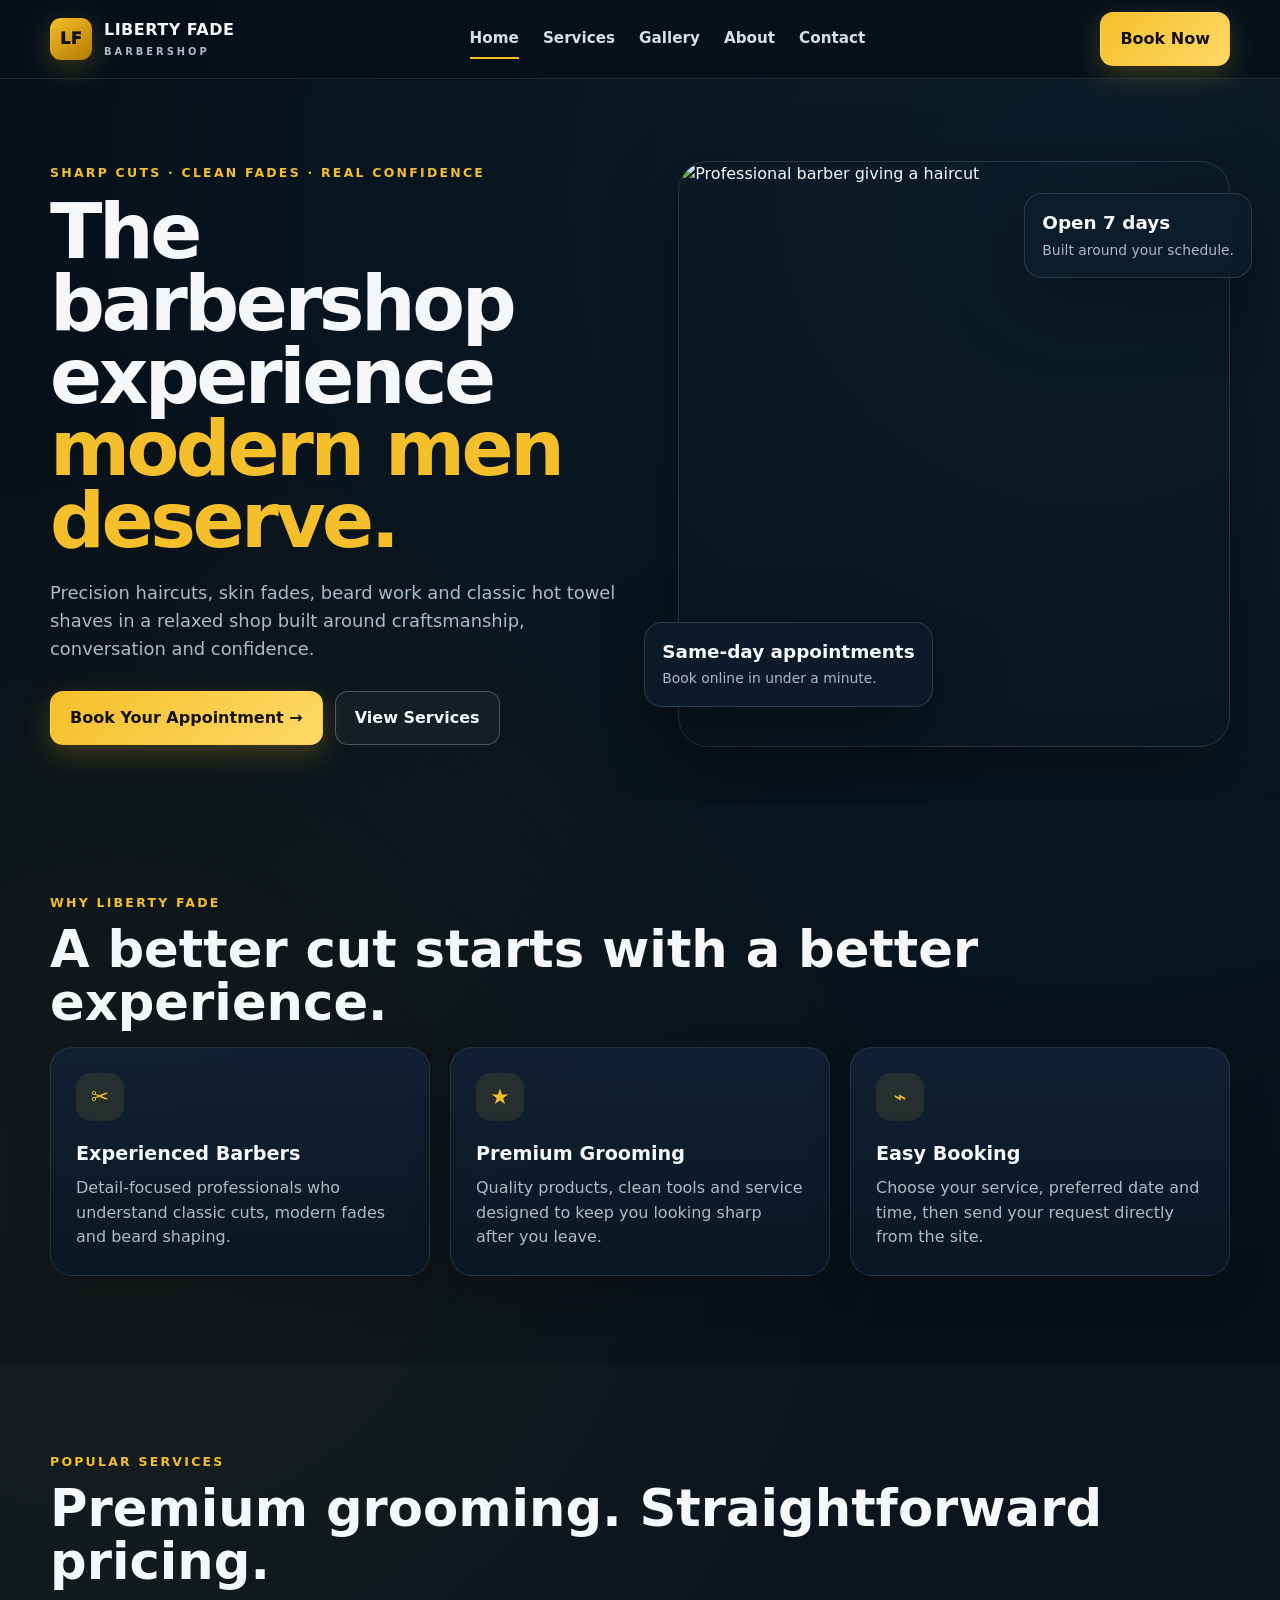
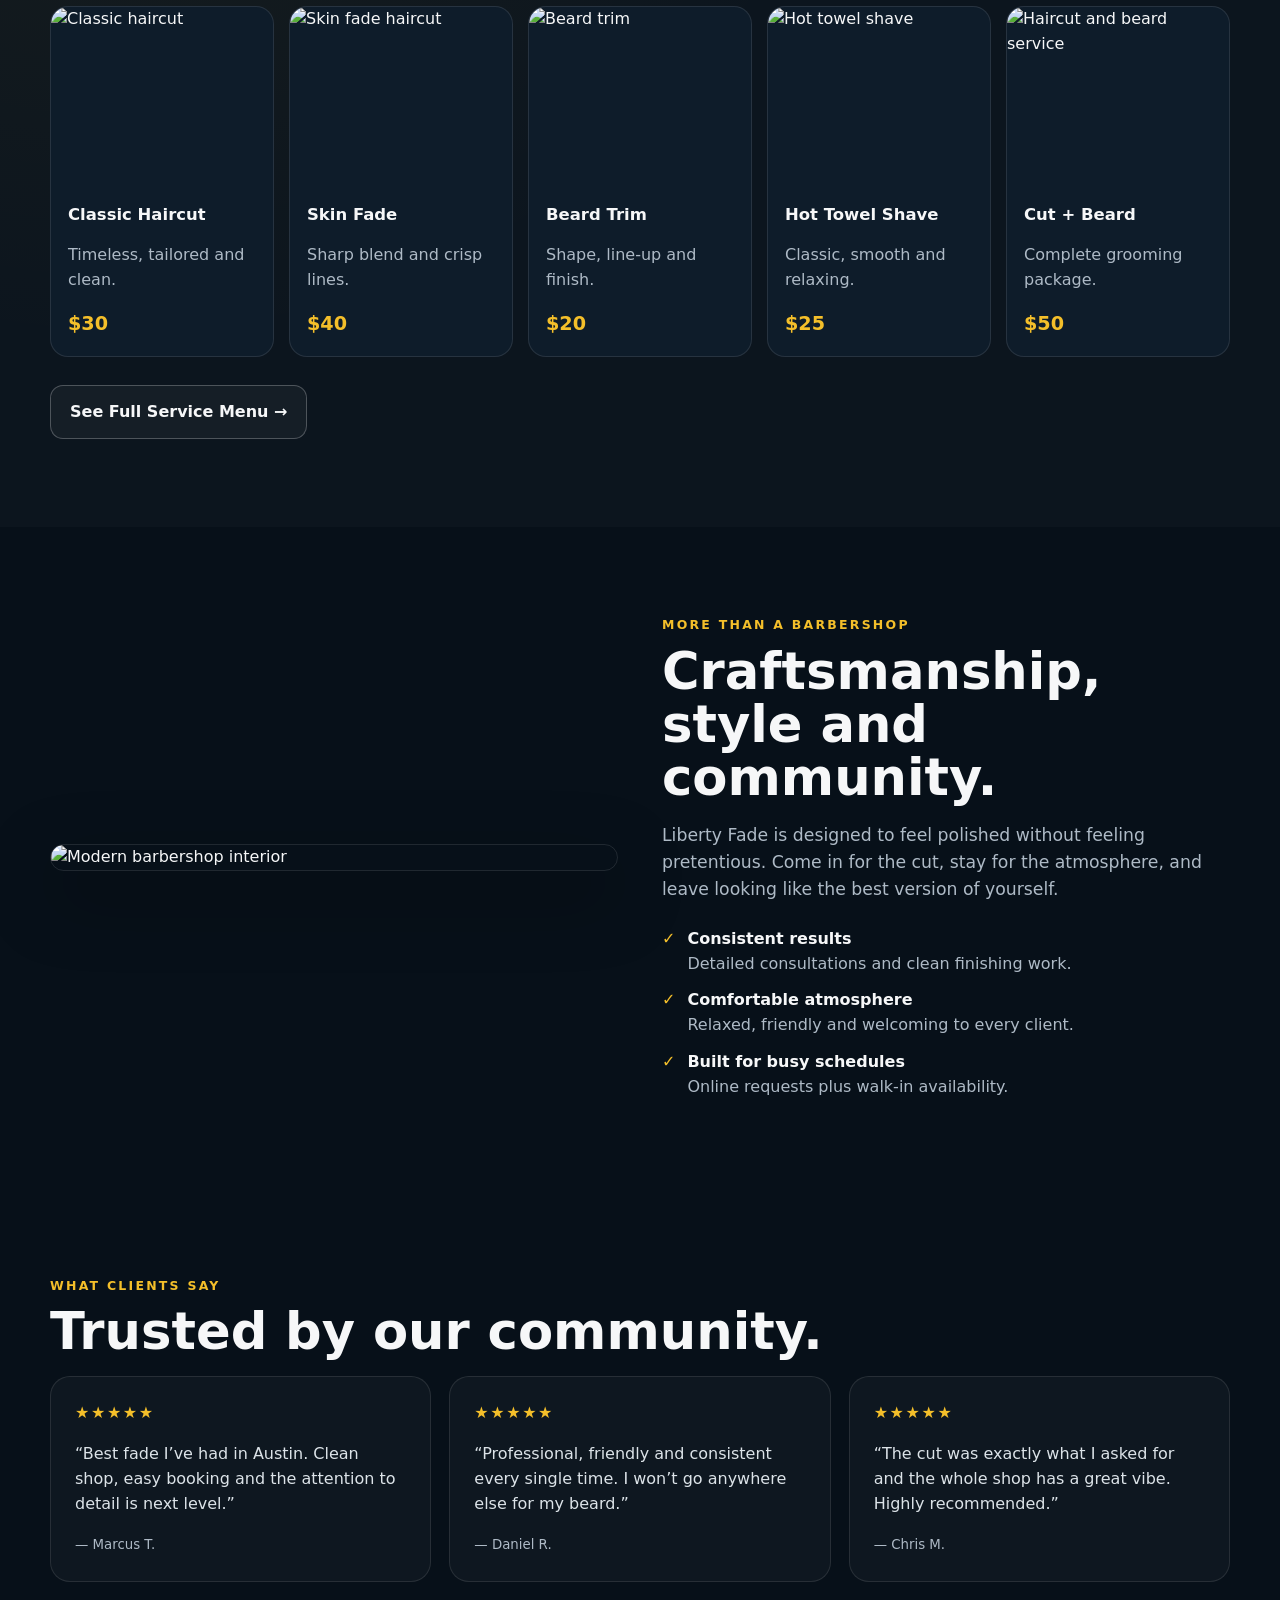
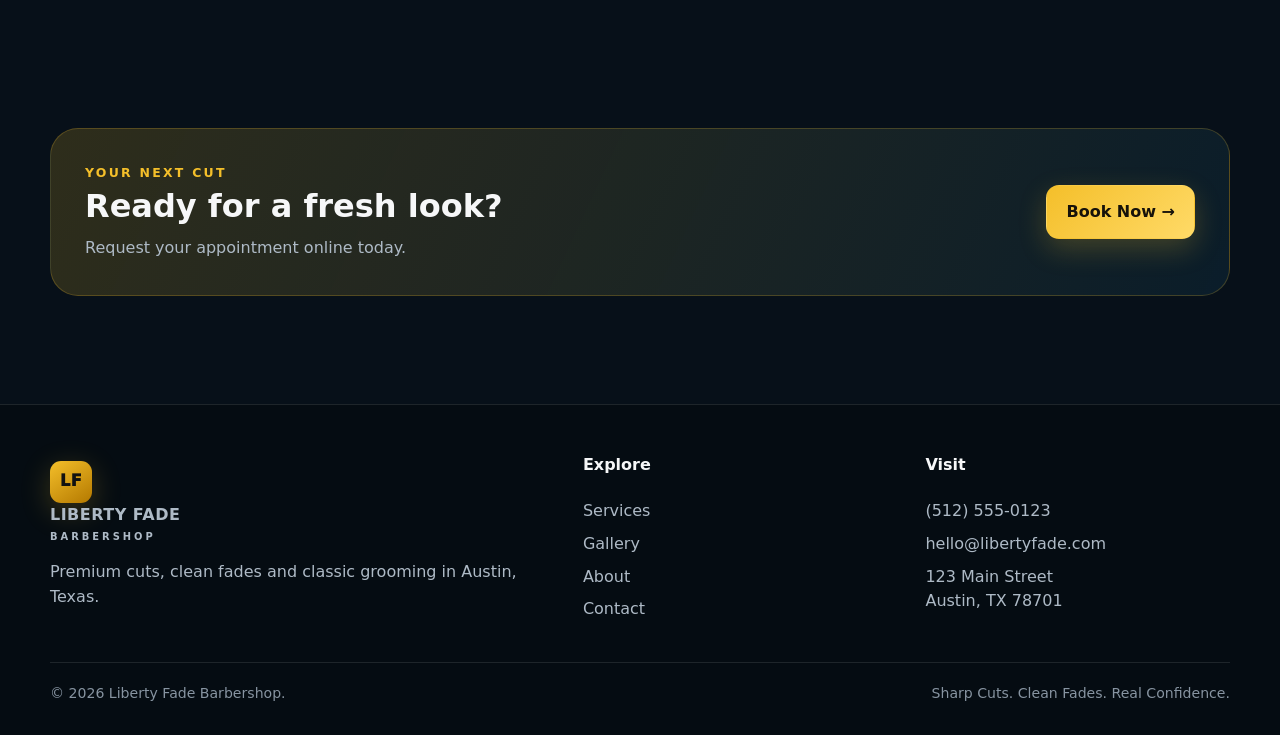
==== commit 60c5a4f4: "Remove homepage proof and stats blocks" ====
--- a/index.html
+++ b/index.html
@@ -26,22 +26,12 @@
         <h1>The barbershop experience <span class="gold">modern men deserve.</span></h1>
         <p>Precision haircuts, skin fades, beard work and classic hot towel shaves in a relaxed shop built around craftsmanship, conversation and confidence.</p>
         <div class="hero-actions"><a class="btn btn-primary" href="contact.html#booking">Book Your Appointment →</a><a class="btn btn-secondary" href="services.html">View Services</a></div>
-        <div class="hero-proof"><span class="stars">★★★★★</span><strong>4.9/5 from local clients</strong><span class="muted">Walk-ins welcome</span></div>
       </div>
       <div class="hero-media">
         <img class="hero-photo" src="https://images.unsplash.com/photo-1503951914875-452162b0f3f1?auto=format&fit=crop&w=1200&q=85" alt="Professional barber giving a haircut" />
         <div class="floating-card float-one"><strong>Same-day appointments</strong><span>Book online in under a minute.</span></div>
         <div class="floating-card float-two"><strong>Open 7 days</strong><span>Built around your schedule.</span></div>
       </div>
-    </div>
-  </section>
-
-  <section class="section-tight">
-    <div class="container stats">
-      <div class="stat"><b>10+</b><span>Years of combined experience</span></div>
-      <div class="stat"><b>4.9★</b><span>Average client rating</span></div>
-      <div class="stat"><b>5</b><span>Core grooming services</span></div>
-      <div class="stat"><b>7 days</b><span>Weekly availability</span></div>
     </div>
   </section>
 
--- a/styles.css
+++ b/styles.css
@@ -0,0 +1,205 @@
+:root {
+  --bg: #071019;
+  --bg-2: #0b1723;
+  --panel: #0e1c2a;
+  --panel-2: #112235;
+  --text: #f6f7f8;
+  --muted: #aebac6;
+  --line: rgba(255,255,255,.10);
+  --accent: #f4bf2a;
+  --accent-2: #ffda67;
+  --blue: #38bdf8;
+  --success: #38d39f;
+  --danger: #ef6a6a;
+  --shadow: 0 24px 70px rgba(0,0,0,.36);
+  --radius: 22px;
+  --max: 1180px;
+}
+
+* { box-sizing: border-box; }
+html { scroll-behavior: smooth; }
+body {
+  margin: 0;
+  color: var(--text);
+  background:
+    radial-gradient(circle at 85% 5%, rgba(56,189,248,.08), transparent 28%),
+    radial-gradient(circle at 10% 30%, rgba(244,191,42,.06), transparent 26%),
+    var(--bg);
+  font-family: Inter, ui-sans-serif, system-ui, -apple-system, BlinkMacSystemFont, "Segoe UI", sans-serif;
+  line-height: 1.55;
+}
+img { max-width: 100%; display:block; }
+a { color: inherit; text-decoration: none; }
+button, input, select, textarea { font: inherit; }
+
+.container { width: min(var(--max), calc(100% - 40px)); margin-inline: auto; }
+.section { padding: 88px 0; }
+.section-tight { padding: 58px 0; }
+.eyebrow { color: var(--accent); letter-spacing: .18em; text-transform: uppercase; font-size: .78rem; font-weight: 800; }
+.h2 { font-size: clamp(2rem, 4vw, 3.5rem); line-height: 1.04; margin: 10px 0 18px; }
+.lead { color: var(--muted); font-size: 1.08rem; max-width: 760px; }
+.muted { color: var(--muted); }
+.gold { color: var(--accent); }
+
+.site-header {
+  position: sticky; top: 0; z-index: 50;
+  background: rgba(7,16,25,.84);
+  backdrop-filter: blur(18px);
+  border-bottom: 1px solid var(--line);
+}
+.nav { height: 78px; display:flex; align-items:center; justify-content:space-between; gap:26px; }
+.brand { display:flex; align-items:center; gap:12px; font-weight:900; letter-spacing:.03em; }
+.brand-mark {
+  width: 42px; height: 42px; border-radius: 11px; display:grid; place-items:center;
+  background: linear-gradient(145deg, var(--accent), #b47900);
+  color:#111; font-weight:1000; box-shadow: 0 8px 30px rgba(244,191,42,.24);
+}
+.brand small { display:block; font-size:.62rem; letter-spacing:.30em; color:var(--muted); margin-top:1px; }
+.nav-links { display:flex; align-items:center; gap:24px; color:#d7dee4; font-weight:700; font-size:.95rem; }
+.nav-links a { position:relative; }
+.nav-links a::after { content:""; position:absolute; left:0; right:100%; bottom:-8px; height:2px; background:var(--accent); transition:.2s; }
+.nav-links a:hover::after, .nav-links a.active::after { right:0; }
+.nav-actions { display:flex; align-items:center; gap:12px; }
+.menu-btn { display:none; border:1px solid var(--line); background:transparent; color:var(--text); border-radius:12px; padding:10px 12px; }
+
+.btn { display:inline-flex; align-items:center; justify-content:center; gap:9px; border:1px solid transparent; border-radius:13px; padding:14px 19px; font-weight:850; transition:.2s ease; cursor:pointer; }
+.btn:hover { transform: translateY(-2px); }
+.btn-primary { background: linear-gradient(135deg, var(--accent), var(--accent-2)); color:#16120a; box-shadow: 0 10px 28px rgba(244,191,42,.22); }
+.btn-secondary { border-color: rgba(255,255,255,.24); background: rgba(255,255,255,.04); color:var(--text); }
+.btn-block { width:100%; }
+
+.hero { padding: 82px 0 58px; overflow:hidden; }
+.hero-grid { display:grid; grid-template-columns: 1.02fr .98fr; gap:54px; align-items:center; }
+.hero h1 { font-size: clamp(3rem, 6vw, 5.6rem); line-height:.94; margin: 14px 0 22px; letter-spacing:-.045em; }
+.hero p { color: var(--muted); font-size: 1.12rem; max-width:650px; }
+.hero-actions { display:flex; flex-wrap:wrap; gap:12px; margin-top:28px; }
+.hero-proof { display:flex; align-items:center; gap:18px; flex-wrap:wrap; margin-top:30px; color:#d9e0e6; }
+.hero-proof .stars { color: var(--accent); letter-spacing:.12em; }
+.hero-media { position:relative; }
+.hero-photo { width:100%; aspect-ratio: 4/4.25; object-fit:cover; border-radius:30px; border:1px solid rgba(255,255,255,.13); box-shadow:var(--shadow); }
+.floating-card { position:absolute; background:rgba(13,29,43,.92); border:1px solid rgba(255,255,255,.14); border-radius:18px; padding:15px 17px; box-shadow:var(--shadow); backdrop-filter: blur(10px); }
+.float-one { left:-34px; bottom:40px; }
+.float-two { right:-22px; top:32px; }
+.floating-card strong { display:block; font-size:1.15rem; }
+.floating-card span { color:var(--muted); font-size:.87rem; }
+
+.stats { display:grid; grid-template-columns: repeat(4, 1fr); border:1px solid var(--line); border-radius:var(--radius); overflow:hidden; background: rgba(255,255,255,.025); }
+.stat { padding:24px; border-right:1px solid var(--line); }
+.stat:last-child { border-right:0; }
+.stat b { font-size:1.6rem; color:var(--accent); display:block; }
+.stat span { color:var(--muted); font-size:.9rem; }
+
+.cards { display:grid; grid-template-columns: repeat(3, 1fr); gap:20px; }
+.card { background: linear-gradient(180deg, rgba(17,34,53,.92), rgba(10,24,37,.94)); border:1px solid var(--line); border-radius:var(--radius); padding:25px; box-shadow:0 18px 42px rgba(0,0,0,.18); }
+.card:hover { border-color: rgba(244,191,42,.30); }
+.icon { width:48px; height:48px; display:grid; place-items:center; border-radius:15px; background:rgba(244,191,42,.10); color:var(--accent); font-size:1.35rem; margin-bottom:18px; }
+.card h3 { margin:0 0 7px; font-size:1.2rem; }
+.card p { margin:0; color:var(--muted); }
+
+.service-grid { display:grid; grid-template-columns: repeat(5, 1fr); gap:15px; }
+.service-card { overflow:hidden; border-radius:18px; border:1px solid var(--line); background:var(--panel); }
+.service-card img { width:100%; aspect-ratio: 4/3.2; object-fit:cover; }
+.service-body { padding:17px; }
+.service-body h3 { margin:0 0 3px; font-size:1.03rem; }
+.price { color:var(--accent); font-weight:900; font-size:1.2rem; margin-top:8px; }
+
+.split { display:grid; grid-template-columns: 1fr 1fr; gap:44px; align-items:center; }
+.split img { border-radius:24px; border:1px solid var(--line); box-shadow:var(--shadow); }
+.checks { display:grid; gap:12px; margin-top:24px; }
+.check { display:flex; gap:12px; align-items:flex-start; }
+.check i { font-style:normal; color:var(--accent); font-weight:900; }
+
+.gallery-grid { display:grid; grid-template-columns: repeat(12, 1fr); grid-auto-rows: 120px; gap:14px; }
+.gallery-grid a { position:relative; overflow:hidden; border-radius:18px; border:1px solid var(--line); }
+.gallery-grid img { width:100%; height:100%; object-fit:cover; transition:.25s; }
+.gallery-grid a:hover img { transform:scale(1.04); }
+.gallery-grid a:nth-child(1){ grid-column:span 5; grid-row:span 3; }
+.gallery-grid a:nth-child(2){ grid-column:span 3; grid-row:span 2; }
+.gallery-grid a:nth-child(3){ grid-column:span 4; grid-row:span 2; }
+.gallery-grid a:nth-child(4){ grid-column:span 3; grid-row:span 2; }
+.gallery-grid a:nth-child(5){ grid-column:span 4; grid-row:span 2; }
+.gallery-grid a:nth-child(6){ grid-column:span 5; grid-row:span 2; }
+
+.testimonials { display:grid; grid-template-columns:repeat(3,1fr); gap:18px; }
+.quote { padding:24px; border-radius:20px; background:rgba(255,255,255,.03); border:1px solid var(--line); }
+.quote .stars { color:var(--accent); letter-spacing:.10em; }
+.quote p { color:#dce3e8; }
+.quote small { color:var(--muted); }
+
+.cta-band { padding:34px; border-radius:28px; background: linear-gradient(115deg, rgba(244,191,42,.17), rgba(56,189,248,.08)); border:1px solid rgba(244,191,42,.22); display:flex; align-items:center; justify-content:space-between; gap:24px; }
+.cta-band h3 { font-size:2rem; margin:0 0 4px; }
+
+.page-hero { padding:68px 0 46px; border-bottom:1px solid var(--line); background:linear-gradient(180deg,rgba(255,255,255,.02),transparent); }
+.page-hero h1 { font-size: clamp(2.7rem, 5vw, 5rem); line-height:1; margin:8px 0 18px; letter-spacing:-.04em; }
+
+.price-list { display:grid; grid-template-columns: repeat(2,1fr); gap:16px; }
+.price-row { display:flex; justify-content:space-between; gap:16px; padding:20px; border-radius:16px; border:1px solid var(--line); background:rgba(255,255,255,.025); }
+.price-row strong { display:block; }
+.price-row span { color:var(--muted); font-size:.92rem; }
+.price-row b { color:var(--accent); white-space:nowrap; }
+
+.team { display:grid; grid-template-columns: repeat(3,1fr); gap:20px; }
+.team-card { overflow:hidden; border:1px solid var(--line); border-radius:20px; background:var(--panel); }
+.team-card img { width:100%; aspect-ratio:4/4; object-fit:cover; }
+.team-card div { padding:18px; }
+
+.faq { display:grid; gap:12px; }
+.faq details { border:1px solid var(--line); border-radius:16px; padding:17px 19px; background:rgba(255,255,255,.025); }
+.faq summary { cursor:pointer; font-weight:800; }
+.faq p { color:var(--muted); }
+
+.contact-grid { display:grid; grid-template-columns: .85fr 1.15fr; gap:32px; align-items:start; }
+.contact-card { padding:26px; border-radius:20px; background:var(--panel); border:1px solid var(--line); }
+.contact-item { display:flex; gap:13px; padding:14px 0; border-bottom:1px solid var(--line); }
+.contact-item:last-child { border-bottom:0; }
+.contact-item strong { display:block; }
+.contact-item span, .contact-item a { color:var(--muted); }
+.form { display:grid; grid-template-columns:1fr 1fr; gap:15px; }
+.form .full { grid-column:1/-1; }
+label { display:block; font-size:.88rem; color:#dce3e8; font-weight:700; margin-bottom:7px; }
+input, select, textarea { width:100%; background:#091521; color:var(--text); border:1px solid rgba(255,255,255,.13); border-radius:12px; padding:13px 14px; outline:none; }
+input:focus, select:focus, textarea:focus { border-color:rgba(244,191,42,.65); box-shadow:0 0 0 3px rgba(244,191,42,.10); }
+textarea { min-height:130px; resize:vertical; }
+.form-message { display:none; margin-top:12px; color:var(--success); font-weight:700; }
+
+.footer { margin-top:50px; border-top:1px solid var(--line); background:#050c12; }
+.footer-grid { padding:48px 0 32px; display:grid; grid-template-columns:1.3fr .8fr .8fr; gap:38px; }
+.footer h4 { margin-top:0; }
+.footer a { display:block; color:var(--muted); margin:8px 0; }
+.footer a:hover { color:var(--text); }
+.footer-bottom { display:flex; justify-content:space-between; gap:20px; padding:20px 0 30px; color:#8794a1; font-size:.88rem; border-top:1px solid var(--line); }
+
+.notice { padding:13px 15px; border:1px solid rgba(244,191,42,.25); background:rgba(244,191,42,.07); color:#f8e8aa; border-radius:13px; }
+
+@media (max-width: 980px) {
+  .hero-grid, .split, .contact-grid { grid-template-columns:1fr; }
+  .hero-media { max-width:720px; margin-inline:auto; }
+  .service-grid { grid-template-columns: repeat(2,1fr); }
+  .cards, .testimonials, .team { grid-template-columns:1fr 1fr; }
+  .stats { grid-template-columns:repeat(2,1fr); }
+  .stat:nth-child(2){ border-right:0; }
+  .stat:nth-child(-n+2){ border-bottom:1px solid var(--line); }
+  .nav-links { position:fixed; inset:78px 20px auto 20px; display:none; flex-direction:column; align-items:stretch; padding:18px; background:#0b1723; border:1px solid var(--line); border-radius:18px; box-shadow:var(--shadow); }
+  .nav-links.open { display:flex; }
+  .menu-btn { display:block; }
+  .nav-actions .btn { display:none; }
+  .gallery-grid { grid-auto-rows:100px; }
+}
+
+@media (max-width: 640px) {
+  .container { width:min(var(--max), calc(100% - 26px)); }
+  .section { padding:68px 0; }
+  .hero { padding-top:52px; }
+  .hero h1 { font-size:3.3rem; }
+  .float-one, .float-two { position:static; margin-top:12px; }
+  .service-grid, .cards, .testimonials, .team, .price-list, .form { grid-template-columns:1fr; }
+  .form .full { grid-column:auto; }
+  .stats { grid-template-columns:1fr; }
+  .stat { border-right:0; border-bottom:1px solid var(--line); }
+  .stat:last-child { border-bottom:0; }
+  .cta-band { flex-direction:column; align-items:flex-start; }
+  .gallery-grid { display:grid; grid-template-columns:1fr 1fr; grid-auto-rows:170px; }
+  .gallery-grid a, .gallery-grid a:nth-child(n) { grid-column:span 1; grid-row:span 1; }
+  .footer-grid { grid-template-columns:1fr; }
+  .footer-bottom { flex-direction:column; }
+}
